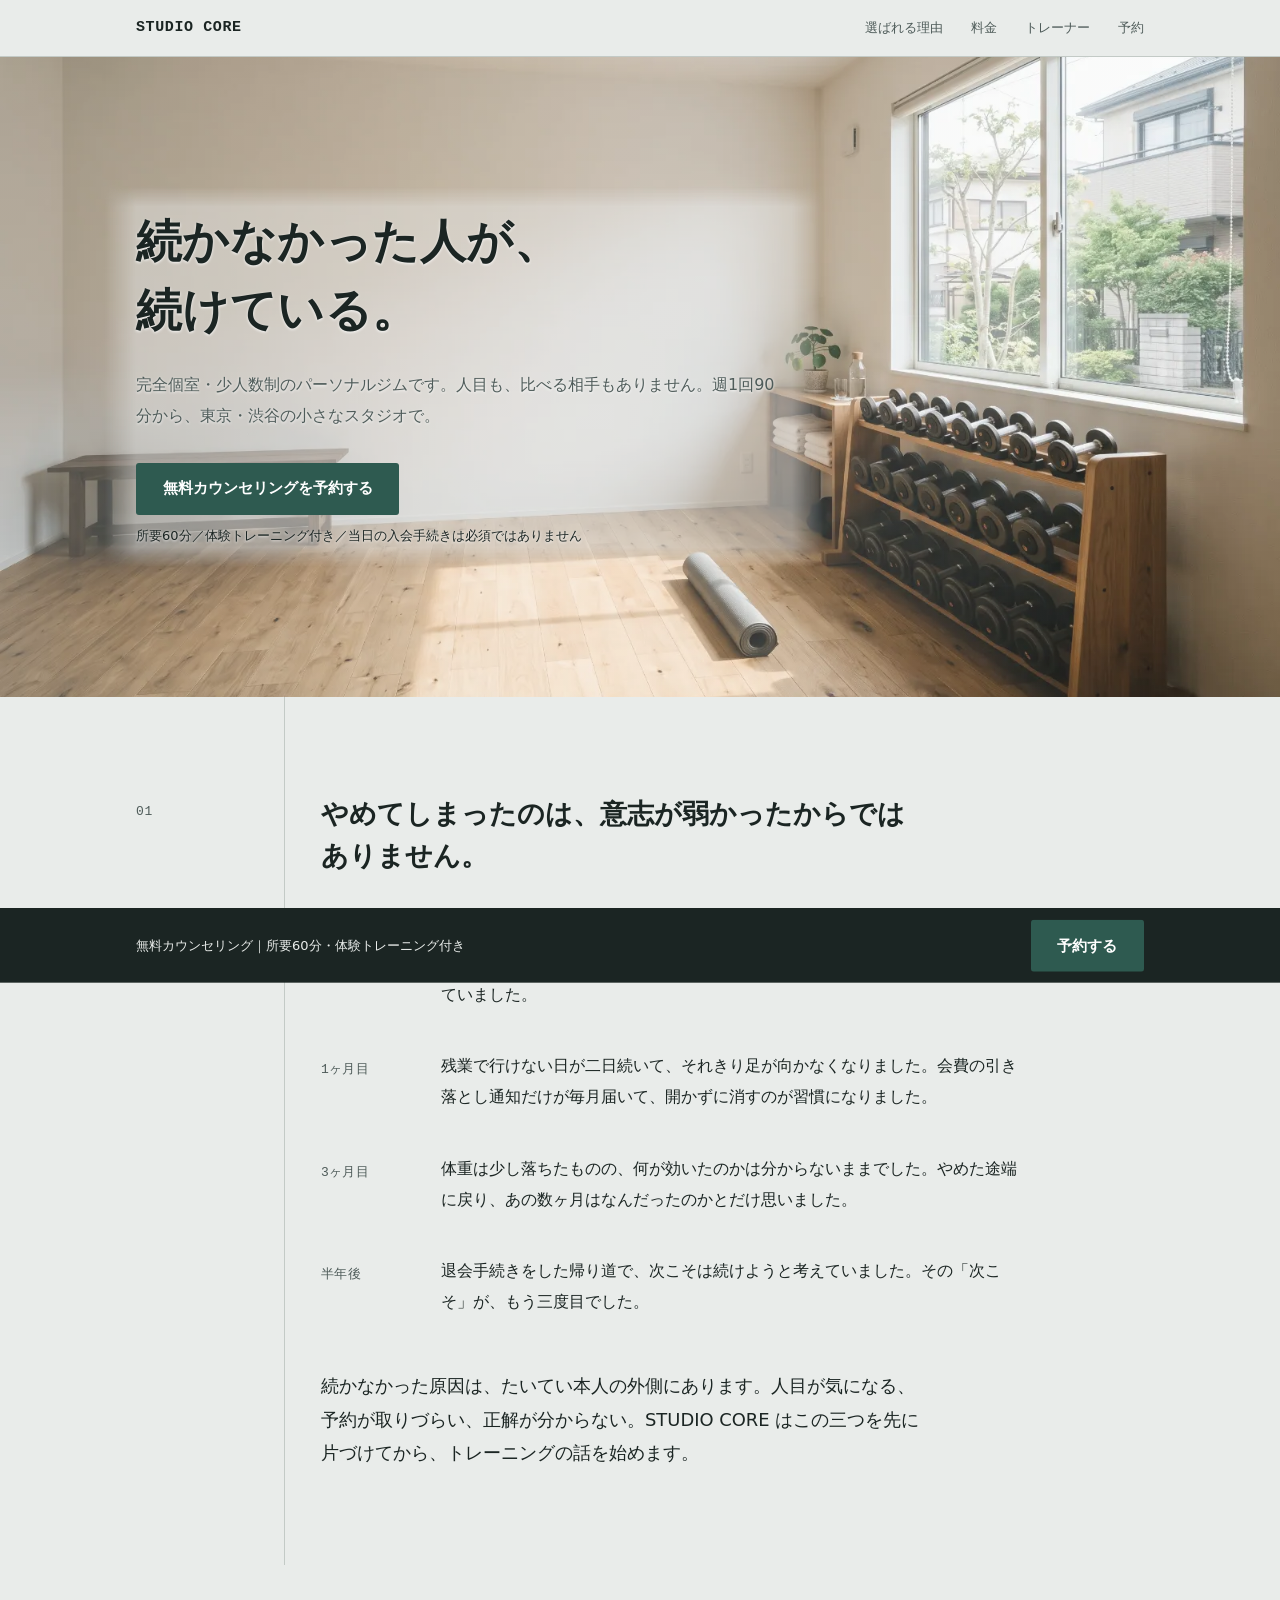
==== index.html @ 9a3567a8 "ヒーローの覆いを最小化：局所スクリムをテキスト実幅に限定し、全体を0.30へ PC で画面左半分が白飛びしていたため、覆いを作り直した。  - 局所スクリムをテキストブロックの実幅（41rem）+ 左" ====
<!doctype html>
<html lang="ja">
<head>
<meta charset="utf-8">
<meta name="viewport" content="width=device-width, initial-scale=1">
<title>STUDIO CORE｜続かなかった人のための完全個室パーソナルジム（東京・渋谷）</title>
<meta name="description" content="ジム通いが続かなかった30〜40代のための完全個室・少人数制パーソナルジム。人目のない個室と専属トレーナー担当制で、週1回から無理なく続けられます。無料カウンセリングの予約はオンラインで完結。">
<link rel="canonical" href="https://wada3333.github.io/studio-core-lp/">
<link rel="icon" href="assets/favicon.svg" type="image/svg+xml">
<meta name="theme-color" content="#e9eceA">

<meta property="og:type" content="website">
<meta property="og:site_name" content="STUDIO CORE">
<meta property="og:title" content="STUDIO CORE｜続かなかった人のための完全個室パーソナルジム">
<meta property="og:description" content="人目も、比べる相手もない完全個室。続かなかった理由の方から片づける、東京・渋谷のパーソナルジムです。">
<meta property="og:url" content="https://wada3333.github.io/studio-core-lp/">
<meta property="og:image" content="https://wada3333.github.io/studio-core-lp/assets/images/hero.webp">
<meta property="og:locale" content="ja_JP">
<meta name="twitter:card" content="summary_large_image">
<meta name="twitter:title" content="STUDIO CORE｜続かなかった人のための完全個室パーソナルジム">
<meta name="twitter:description" content="人目も、比べる相手もない完全個室。続かなかった理由の方から片づける、東京・渋谷のパーソナルジムです。">
<meta name="twitter:image" content="https://wada3333.github.io/studio-core-lp/assets/images/hero.webp">

<link rel="preload" as="image" href="assets/images/hero.webp"
      imagesrcset="assets/images/hero-800.webp 800w, assets/images/hero-1200.webp 1200w, assets/images/hero.webp 1600w"
      imagesizes="100vw" fetchpriority="high">

<!-- ===========================================================
     Critical CSS（css/critical.css のインライン展開。編集時は両方を更新すること）
     残りの CSS は下の preload で非同期に読み込む。
     =========================================================== -->
<style>
:root{
  --paper:#e9eceA;--panel:#f7f8f7;--ink:#1b2523;--muted:#4f5c5a;--line:#c3cac6;--accent:#2e5a50;
  --font-sans:system-ui,-apple-system,"Hiragino Kaku Gothic ProN","Hiragino Sans","Yu Gothic","Yu Gothic UI","Noto Sans JP",Meiryo,sans-serif;
  --font-num:ui-monospace,"SFMono-Regular","Cascadia Mono",Menlo,Consolas,"Courier New",monospace;
  --fs-h1:clamp(1.75rem,5.2vw,2.875rem);--fs-h2:clamp(1.3125rem,2.6vw,1.6875rem);--fs-h3:clamp(1.0625rem,1.4vw,1.1875rem);
  --fs-body:1rem;--fs-small:.8125rem;
  --rail:148px;--measure:40rem;--page-max:68rem;--gutter:clamp(1.25rem,4vw,2.5rem);--sec-space:clamp(3.5rem,8vw,6rem);
}
@media (max-width:47.99em){:root{--rail:2.75rem}}
*,*::before,*::after{box-sizing:border-box}
html{-webkit-text-size-adjust:100%}
body{margin:0;background:var(--paper);color:var(--ink);font-family:var(--font-sans);font-size:var(--fs-body);line-height:1.95;text-underline-offset:.2em}
h1,h2,h3,.faq summary,.receipt__amount{font-feature-settings:"palt" 1}
h1,h2,h3,p,ul,ol,figure,blockquote,dl,dd{margin:0}
img{display:block;max-width:100%;height:auto}
a{color:inherit}
button,input,select,textarea{font:inherit;color:inherit}
:focus-visible{outline:2px solid var(--accent);outline-offset:3px;border-radius:2px}
.skip-link{position:absolute;left:var(--gutter);top:0;z-index:100;padding:.6rem 1rem;background:var(--accent);color:#fff;text-decoration:none;transform:translateY(-150%)}
.skip-link:focus{transform:translateY(0)}
.visually-hidden{position:absolute!important;width:1px;height:1px;margin:-1px;padding:0;overflow:hidden;clip:rect(0 0 0 0);clip-path:inset(50%);white-space:nowrap;border:0}
.num{font-family:var(--font-num);font-variant-numeric:tabular-nums;letter-spacing:0}
.wrap{max-width:var(--page-max);margin-inline:auto;padding-inline:var(--gutter)}
.site-head{border-bottom:1px solid var(--line)}
.site-head__inner{display:flex;align-items:center;justify-content:space-between;gap:1rem;min-height:3.5rem}
.wordmark{font-family:var(--font-num);font-size:.9375rem;letter-spacing:.04em;font-weight:600;text-decoration:none}
.site-nav{display:flex;gap:clamp(.75rem,3vw,1.75rem);font-size:var(--fs-small)}
.site-nav a{color:var(--muted);text-decoration:none;padding-block:.5rem}
.site-nav a:hover{color:var(--ink);text-decoration:underline}
.btn{display:inline-block;border:1px solid transparent;border-radius:3px;padding:.9rem 1.6rem;font-size:.9375rem;font-weight:600;line-height:1.4;text-align:center;text-decoration:none;cursor:pointer;background:var(--accent);color:#fff}
.btn:hover{background:color-mix(in srgb,var(--accent) 84%,var(--ink))}
.btn:disabled{background:var(--muted);cursor:not-allowed;opacity:.72}
.btn--ghost{background:transparent;color:var(--ink);border-color:var(--line)}
.btn--ghost:hover{background:var(--panel);border-color:var(--muted)}
.btn--small{padding:.55rem 1rem;font-size:var(--fs-small)}
.btn-note{display:block;margin-top:.65rem;font-size:var(--fs-small);color:var(--muted);line-height:1.7}
.hero{position:relative;isolation:isolate;padding-block:clamp(3.5rem,10vw,6.5rem);display:flex;align-items:center;overflow:hidden;min-height:min(78vh,40rem);min-height:min(78svh,40rem)}@media (max-width:74.99em){.hero{min-height:min(88vh,155vw);min-height:min(88svh,155vw);align-items:flex-end;padding-block:clamp(3rem,8vw,4.5rem) clamp(2.5rem,7vw,4rem)}}
.hero__media{position:absolute;inset:0;z-index:-1;background:var(--panel)}
.hero__media img{width:100%;height:100%;object-fit:cover}
.hero__media img,.hero__video{transform:scaleX(-1);object-position:10% 50%}.hero__media::after{content:"";position:absolute;inset:0;background:rgba(233,236,234,.3)}@media (min-width:75em){.hero__media img,.hero__video{object-position:50% 50%}.hero__media::after{background:linear-gradient(100deg,rgba(233,236,234,.3) 0%,rgba(233,236,234,.28) 48%,rgba(233,236,234,.18) 72%,rgba(233,236,234,.04) 100%)}}.hero__inner{width:100%}.hero__copy{position:relative;z-index:1;width:min(100%,41rem)}.hero__copy::before{content:"";position:absolute;z-index:-1;inset:-1.25rem -2rem;pointer-events:none;background:rgba(233,236,234,.45);-webkit-mask-image:linear-gradient(to right,transparent 0,#000 2rem,#000 calc(100% - 2rem),transparent 100%),linear-gradient(to bottom,transparent 0,#000 1.25rem,#000 calc(100% - 1.25rem),transparent 100%);mask-image:linear-gradient(to right,transparent 0,#000 2rem,#000 calc(100% - 2rem),transparent 100%),linear-gradient(to bottom,transparent 0,#000 1.25rem,#000 calc(100% - 1.25rem),transparent 100%);-webkit-mask-composite:source-in;mask-composite:intersect}.hero__lead,.hero__actions .btn-note{color:var(--ink)}.hero__title,.hero__lead,.hero__actions .btn-note{text-shadow:0 1px 3px rgba(255,255,255,.9)}.hero__title{font-size:var(--fs-h1);line-height:1.5;font-weight:600;letter-spacing:.01em;max-width:18em}
.hero__lead{margin-top:1.5rem;max-width:var(--measure);color:var(--muted)}
.hero__actions{margin-top:2rem}
.sec{display:grid;grid-template-columns:var(--rail) minmax(0,1fr);align-items:start}
.sec__index{font-family:var(--font-num);font-size:var(--fs-small);color:var(--muted);padding-top:calc(var(--sec-space) + .35rem);padding-right:1rem;letter-spacing:.06em}
.sec__body{border-left:1px solid var(--line);padding:var(--sec-space) 0 var(--sec-space) clamp(1.25rem,3vw,2.25rem);min-width:0}
.sec__title{font-size:var(--fs-h2);line-height:1.55;font-weight:600;max-width:22em}
.sec__lead{margin-top:1.25rem;max-width:var(--measure);color:var(--muted)}
.timeline{margin-top:2.5rem;display:grid;gap:clamp(1.75rem,4vw,2.5rem);max-width:44rem}.timeline__item{display:grid;grid-template-columns:6.5rem minmax(0,1fr);gap:0 1rem}.timeline__when{font-family:var(--font-num);font-size:var(--fs-small);color:var(--muted);padding-top:.45rem;letter-spacing:.02em}.timeline__text{margin:0}.empathy__close{margin-top:clamp(2.5rem,5vw,3.25rem);max-width:38rem;font-size:var(--fs-h3);line-height:1.85}@media (max-width:40em){.timeline__item{grid-template-columns:1fr;gap:.25rem}.timeline__when{padding-top:0}}
#empathy,#reasons,#pricing,#trainers,#voices,#booking,#faq,.site-foot{content-visibility:auto}
#empathy{contain-intrinsic-size:auto 1050px}#reasons{contain-intrinsic-size:auto 1950px}#pricing{contain-intrinsic-size:auto 1650px}#trainers{contain-intrinsic-size:auto 1100px}#voices{contain-intrinsic-size:auto 900px}#booking{contain-intrinsic-size:auto 560px}#faq{contain-intrinsic-size:auto 630px}.site-foot{contain-intrinsic-size:auto 450px}
.sticky-cta{position:fixed;left:0;right:0;bottom:0;z-index:50;background:var(--ink);color:var(--paper);border-top:1px solid var(--ink);transform:translateY(110%);transition:transform .28s ease;will-change:transform}
.sticky-cta.is-visible{transform:translateY(0)}
.sticky-cta__inner{display:flex;align-items:center;justify-content:space-between;gap:1rem;padding-block:.7rem}
.sticky-cta__text{font-size:var(--fs-small);line-height:1.6;margin:0}
.sticky-cta .btn{flex:none}
.sticky-cta :focus-visible{outline-color:var(--paper)}
@media (prefers-reduced-motion:reduce){*,*::before,*::after{animation-duration:.001ms!important;animation-iteration-count:1!important;transition-duration:.001ms!important;scroll-behavior:auto!important}}
</style>

<link rel="preload" href="css/main.css" as="style" onload="this.onload=null;this.rel='stylesheet'">
<noscript><link rel="stylesheet" href="css/main.css"></noscript>

<script type="application/ld+json">
{
  "@context": "https://schema.org",
  "@type": "ExerciseGym",
  "name": "STUDIO CORE",
  "description": "続かなかった人のための完全個室・少人数制パーソナルジム。専属トレーナー担当制と食事サポートで、週1回から続けられる設計にしています。",
  "url": "https://wada3333.github.io/studio-core-lp/",
  "image": "https://wada3333.github.io/studio-core-lp/assets/images/hero.webp",
  "telephone": "+81-3-0000-0000",
  "priceRange": "￥￥",
  "address": {
    "@type": "PostalAddress",
    "streetAddress": "○○ 1-2-3 コアビル 4F",
    "addressLocality": "渋谷区",
    "addressRegion": "東京都",
    "postalCode": "150-0000",
    "addressCountry": "JP"
  },
  "openingHoursSpecification": [{
    "@type": "OpeningHoursSpecification",
    "dayOfWeek": ["Monday", "Tuesday", "Thursday", "Friday", "Saturday", "Sunday"],
    "opens": "10:00",
    "closes": "21:00"
  }],
  "makesOffer": [
    { "@type": "Offer", "name": "ライト（週1回・3ヶ月）", "price": "33000", "priceCurrency": "JPY" },
    { "@type": "Offer", "name": "スタンダード（週2回・3ヶ月）", "price": "59400", "priceCurrency": "JPY" },
    { "@type": "Offer", "name": "コミット（週2回・6ヶ月）", "price": "52800", "priceCurrency": "JPY" }
  ]
}
</script>
<script type="application/ld+json">
{
  "@context": "https://schema.org",
  "@type": "FAQPage",
  "mainEntity": [
    { "@type": "Question", "name": "運動経験がまったくありません。ついていけますか。",
      "acceptedAnswer": { "@type": "Answer", "text": "ご入会の8割が運動経験のない方です。初回は可動域と生活リズムの確認だけで終わることもあります。負荷は3回目以降から少しずつ足していきます。" } },
    { "@type": "Question", "name": "他の利用者と顔を合わせますか。",
      "acceptedAnswer": { "@type": "Answer", "text": "トレーニングルームは完全個室で、更衣も個室内で完結します。予約枠を90分刻みでずらしているため、入れ替わりの時間帯以外で他の方と会うことはほとんどありません。" } },
    { "@type": "Question", "name": "予約の変更やキャンセルはできますか。",
      "acceptedAnswer": { "@type": "Answer", "text": "前日21時までのご連絡で無料で振替できます。当日のキャンセルは1回分の消化となりますが、体調不良の場合はこの限りではありません。" } },
    { "@type": "Question", "name": "食事は制限されますか。",
      "acceptedAnswer": { "@type": "Answer", "text": "禁止食は設けません。食事サポートは記録に対して選択肢を足していく形式です。外食や飲み会の予定を先に共有していただければ、その前後で調整します。" } },
    { "@type": "Question", "name": "途中で通えなくなった場合はどうなりますか。",
      "acceptedAnswer": { "@type": "Answer", "text": "月単位で休会できます（休会中の月会費は不要、事務手数料1,100円）。残ったセッションは有効期限内であれば再開後に消化いただけます。" } },
    { "@type": "Question", "name": "無料カウンセリングでは何をしますか。",
      "acceptedAnswer": { "@type": "Answer", "text": "所要60分です。これまで続かなかった状況の聞き取り、体組成の測定、20分程度の体験トレーニングを行います。その場での入会手続きは必須ではありません。" } }
  ]
}
</script>
</head>
<body>
<a class="skip-link" href="#main">本文へスキップ</a>

<header class="site-head">
  <div class="wrap site-head__inner">
    <a class="wordmark" href="#main">STUDIO&nbsp;CORE</a>
    <nav class="site-nav" aria-label="ページ内メニュー">
      <a href="#reasons">選ばれる理由</a>
      <a href="#pricing">料金</a>
      <a href="#trainers">トレーナー</a>
      <a href="#booking">予約</a>
    </nav>
  </div>
</header>

<main id="main">

  <!-- ============================ ヒーロー ============================ -->
  <section class="hero" aria-labelledby="hero-title">
    <!-- 背景。装飾なので alt は空にし、内容は本文で伝える。
         動画は js/ui.js が「広い画面 かつ prefers-reduced-motion でない」場合にだけ、
         load 後に生成して再生する（モバイルでは読み込まない／LCPを妨げない）。 -->
    <div class="hero__media"
         data-video="assets/video/hero-loop.mp4"
         data-poster="assets/images/hero.webp">
      <img src="assets/images/hero.webp"
           srcset="assets/images/hero-800.webp 800w, assets/images/hero-1200.webp 1200w, assets/images/hero.webp 1600w"
           sizes="100vw"
           width="1600" height="893" alt="" fetchpriority="high" decoding="async">
    </div>
    <div class="wrap hero__inner">
      <!-- 局所スクリムをテキストの実幅に合わせるためのラッパー -->
      <div class="hero__copy">
        <h1 class="hero__title" id="hero-title">続かなかった人が、<br>続けている。</h1>
        <p class="hero__lead">完全個室・少人数制のパーソナルジムです。人目も、比べる相手もありません。週1回90分から、東京・渋谷の小さなスタジオで。</p>
        <p class="hero__actions">
          <a class="btn" href="#booking" data-cta="hero">無料カウンセリングを予約する</a>
          <span class="btn-note">所要60分／体験トレーニング付き／当日の入会手続きは必須ではありません</span>
        </p>
      </div>
    </div>
  </section>

  <!-- ======================= 01 共感パート ========================== -->
  <section class="sec wrap" id="empathy" aria-labelledby="empathy-title">
    <p class="sec__index" aria-hidden="true">01</p>
    <div class="sec__body">
      <h2 class="sec__title" id="empathy-title">やめてしまったのは、意志が弱かったからではありません。</h2>
      <div class="timeline">
        <div class="timeline__item">
          <p class="timeline__when">入会1週目</p>
          <p class="timeline__text">はりきってマシンの使い方を覚えようとしたけれど、周りは慣れた人ばかりでした。順番を待つあいだ、自分だけが場違いなような気がして、鏡のない隅を探していました。</p>
        </div>
        <div class="timeline__item">
          <p class="timeline__when">1ヶ月目</p>
          <p class="timeline__text">残業で行けない日が二日続いて、それきり足が向かなくなりました。会費の引き落とし通知だけが毎月届いて、開かずに消すのが習慣になりました。</p>
        </div>
        <div class="timeline__item">
          <p class="timeline__when">3ヶ月目</p>
          <p class="timeline__text">体重は少し落ちたものの、何が効いたのかは分からないままでした。やめた途端に戻り、あの数ヶ月はなんだったのかとだけ思いました。</p>
        </div>
        <div class="timeline__item">
          <p class="timeline__when">半年後</p>
          <p class="timeline__text">退会手続きをした帰り道で、次こそは続けようと考えていました。その「次こそ」が、もう三度目でした。</p>
        </div>
      </div>
      <p class="empathy__close">続かなかった原因は、たいてい本人の外側にあります。人目が気になる、予約が取りづらい、正解が分からない。STUDIO CORE はこの三つを先に片づけてから、トレーニングの話を始めます。</p>
    </div>
  </section>

  <!-- ======================= 02 選ばれる理由 ======================== -->
  <section class="sec wrap" id="reasons" aria-labelledby="reasons-title">
    <p class="sec__index" aria-hidden="true">02</p>
    <div class="sec__body">
      <h2 class="sec__title" id="reasons-title">続けるための条件を、先に整えました。</h2>
      <p class="sec__lead">設備の豪華さではなく、通えなくなる理由をひとつずつ潰す方向で設計しています。</p>

      <div class="reasons">
        <article class="reason reason--wide">
          <p class="reason__no" aria-hidden="true">01</p>
          <h3 class="reason__title">完全個室。着替えから測定まで、部屋を出ません。</h3>
          <p class="reason__text">トレーニングルームは一室ずつ独立していて、同じ時間に他の方が入ることはありません。更衣もシャワーも室内で完結します。体組成の測定値をその場で口に出されるのが苦手な方には、紙とアプリだけで共有する運用にも変更できます。</p>
          <figure class="reason__media media">
            <img src="assets/images/reason-1.webp" width="1200" height="896" alt="木のドアが閉じられた個室のトレーニングルーム。窓からの自然光の下に、パワーラックとベンチ、床のヨガマットが一組だけ置かれている" loading="lazy" decoding="async">
          </figure>
        </article>

        <article class="reason reason--inset">
          <p class="reason__no" aria-hidden="true">02</p>
          <h3 class="reason__title">担当は最後まで同じトレーナーです。</h3>
          <p class="reason__text">前回の説明をもう一度することも、体調の事情を毎回伝え直すこともありません。担当は入会時に決まり、変更を希望されない限り契約期間を通して替わりません。</p>
          <figure class="reason__media media">
            <img src="assets/images/reason-2.webp" width="1200" height="896" alt="個室で向かい合って椅子に座り、タブレットを膝に置いたトレーナーが利用者の話を聞いている様子" loading="lazy" decoding="async">
          </figure>
        </article>

        <article class="reason reason--text">
          <div>
            <p class="reason__no" aria-hidden="true">03</p>
            <h3 class="reason__title">食事は、禁止ではなく順番を変えるところから。</h3>
            <p class="reason__text">食べてはいけないものは設けません。写真を送っていただければ、翌朝までに「次に足すもの」を一つだけ返します。飲み会や出張の予定を先に共有していただければ、その週の配分をこちらで組み替えます。制限を守れなかった記憶を増やさないことを優先しています。</p>
          </div>
          <figure class="reason__media media">
            <img src="assets/images/reason-3.webp" width="1200" height="896" alt="木のテーブルに並んだ和定食（焼き魚・味噌汁・白米・小鉢）のそばで、食事記録アプリを開いたスマートフォンを持つ手元" loading="lazy" decoding="async">
          </figure>
        </article>
      </div>
    </div>
  </section>

  <!-- ==================== 03 料金＋シミュレーター ==================== -->
  <section class="sec wrap" id="pricing" aria-labelledby="pricing-title">
    <p class="sec__index" aria-hidden="true">03</p>
    <div class="sec__body">
      <h2 class="sec__title" id="pricing-title">料金は3プラン。組み合わせはその場で計算できます。</h2>
      <p class="sec__lead">表示はすべて税込です。入会金 22,000円は、無料カウンセリング当日にご入会の場合は無料になります。</p>

      <div class="plan-table-wrap">
        <table class="plan-table" role="table">
          <caption>基本プラン（税込・月額）</caption>
          <thead role="rowgroup">
            <tr role="row">
              <th role="columnheader" scope="col">プラン</th>
              <th role="columnheader" scope="col">週回数</th>
              <th role="columnheader" scope="col">期間</th>
              <th role="columnheader" scope="col">月額</th>
              <th role="columnheader" scope="col" class="summary">向いている方</th>
            </tr>
          </thead>
          <tbody role="rowgroup">
            <tr role="row">
              <th role="rowheader" scope="row">ライト</th>
              <td role="cell" class="price" data-label="週回数">週1回</td>
              <td role="cell" class="price" data-label="期間">3ヶ月</td>
              <td role="cell" class="price" data-label="月額">33,000円</td>
              <td role="cell" class="summary" data-label="向いている方">まず3ヶ月、通えることを確かめたい方</td>
            </tr>
            <tr role="row">
              <th role="rowheader" scope="row">スタンダード</th>
              <td role="cell" class="price" data-label="週回数">週2回</td>
              <td role="cell" class="price" data-label="期間">3ヶ月</td>
              <td role="cell" class="price" data-label="月額">59,400円</td>
              <td role="cell" class="summary" data-label="向いている方">体の変化を実感まで持っていきたい方</td>
            </tr>
            <tr role="row">
              <th role="rowheader" scope="row">コミット</th>
              <td role="cell" class="price" data-label="週回数">週2回</td>
              <td role="cell" class="price" data-label="期間">6ヶ月</td>
              <td role="cell" class="price" data-label="月額">52,800円</td>
              <td role="cell" class="summary" data-label="向いている方">半年かけて習慣にしたい方（月額が最も下がります）</td>
            </tr>
          </tbody>
        </table>
      </div>
      <p class="plan-note">オプション：食事サポート +11,000円/月、パーソナルストレッチ +5,500円/月</p>

      <!-- 料金シミュレーター -->
      <div class="sim">
        <form id="sim-form" novalidate>
          <h3 class="sim__title" id="sim-title">料金シミュレーター</h3>
          <p class="sim__hint">週回数・期間・オプションを選ぶと、右の伝票がその場で書き換わります。</p>

          <fieldset>
            <legend>週の回数</legend>
            <div class="choices" id="sim-frequency"></div>
          </fieldset>

          <fieldset>
            <legend>契約期間</legend>
            <div class="choices" id="sim-months"></div>
          </fieldset>

          <fieldset>
            <legend>オプション</legend>
            <div class="checks" id="sim-options"></div>
          </fieldset>

          <fieldset>
            <legend>入会金</legend>
            <div class="checks">
              <label class="check" for="sim-waiver">
                <input type="checkbox" id="sim-waiver" name="waiver" checked>
                <span>無料カウンセリング当日に入会する
                  <small>入会金 22,000円が無料になります。外すと総額に加算されます。</small>
                </span>
              </label>
            </div>
          </fieldset>
        </form>

        <div class="receipt" id="sim-receipt" aria-labelledby="sim-title">
          <p class="receipt__head">選択中のプラン<b class="receipt__plan" id="sim-plan-name">—</b></p>
          <dl class="receipt__rows" id="sim-rows"></dl>
          <div class="receipt__total" aria-live="polite">
            <p class="receipt__total-label">月額（税込）</p>
            <strong class="receipt__amount"><span id="sim-monthly">—</span><span>円</span></strong>
            <p class="receipt__sub" id="sim-sub"></p>
          </div>
          <p class="receipt__actions">
            <a class="btn" href="#booking" data-cta="pricing">この内容で無料カウンセリングへ</a>
          </p>
        </div>
      </div>
    </div>
  </section>

  <!-- ======================= 04 トレーナー ========================== -->
  <section class="sec wrap" id="trainers" aria-labelledby="trainers-title">
    <p class="sec__index" aria-hidden="true">04</p>
    <div class="sec__body">
      <h2 class="sec__title" id="trainers-title">担当する3人です。</h2>
      <p class="sec__lead">カウンセリングでのお話をもとに、通う曜日と相性で担当を決めます。指名も承ります。</p>

      <div class="people">
        <article class="person">
          <figure class="person__photo media">
            <img src="assets/images/trainer-1.webp" width="600" height="600" alt="トレーナー 佐倉湊のポートレート" loading="lazy" decoding="async">
          </figure>
          <div>
            <h3 class="person__name">佐倉 湊<span class="person__role">運動再開・腰まわりのケア</span></h3>
            <p class="person__word">「三日で終わった」と話す方を8年見てきました。最初の1ヶ月は追い込みません。やめる理由を作らないことが、この期間の仕事だと思っています。</p>
            <p class="person__meta">担当実績 620名／NSCA-CPT</p>
          </div>
        </article>

        <article class="person">
          <figure class="person__photo media">
            <img src="assets/images/trainer-2.webp" width="600" height="600" alt="トレーナー 東千尋のポートレート" loading="lazy" decoding="async">
          </figure>
          <div>
            <h3 class="person__name">東 千尋<span class="person__role">食事設計・生活リズム</span></h3>
            <p class="person__word">外食が多い方ほど、削るより足すほうがうまくいきます。コンビニで買えるものだけで組み直すこともよくあります。</p>
            <p class="person__meta">担当実績 480名／管理栄養士</p>
          </div>
        </article>

        <article class="person">
          <figure class="person__photo media">
            <img src="assets/images/trainer-3.webp" width="600" height="600" alt="トレーナー 宮園岳のポートレート" loading="lazy" decoding="async">
          </figure>
          <div>
            <h3 class="person__name">宮園 岳<span class="person__role">姿勢改善・デスクワークの疲労</span></h3>
            <p class="person__word">重さを扱う前に、座り方と呼吸を整えます。肩と腰が軽くなると、次の予約が入れやすくなります。</p>
            <p class="person__meta">担当実績 350名／理学療法士</p>
          </div>
        </article>
      </div>
    </div>
  </section>

  <!-- ======================= 05 お客様の声 ========================== -->
  <section class="sec wrap" id="voices" aria-labelledby="voices-title">
    <p class="sec__index" aria-hidden="true">05</p>
    <div class="sec__body">
      <h2 class="sec__title" id="voices-title">通われている方の話です。</h2>

      <div class="voices">
        <figure class="voice">
          <blockquote><p>過去に2回やめています。ここでは初回に「行けない週があっても消さない」と言われたのが大きかったです。出張の週は振替にしてもらい、7ヶ月で一度も途切れていません。階段で息が上がらなくなった頃から、休日に子どもと出かける回数が増えました。</p></blockquote>
          <figcaption><b>38歳・会社員（システム開発）</b>／通所7ヶ月／週2回</figcaption>
        </figure>

        <figure class="voice">
          <blockquote><p>体重より先に、朝起きる時間が安定しました。夜のトレーニング後に食べすぎるのが悩みでしたが、食事の写真を送ると翌朝に一行だけ返信が来る形式で、責められている感じがしません。数字は5ヶ月で6kg落ちましたが、それより着替えが億劫でなくなったことが自分では大きいです。</p></blockquote>
          <figcaption><b>42歳・会社員（法人営業）</b>／通所5ヶ月／週2回</figcaption>
        </figure>

        <figure class="voice">
          <blockquote><p>大手のジムで人目が気になって続かなかった側です。個室で、担当も同じ方のまま。前回の話を繰り返さなくていいので、通うことに気力を使わなくなりました。10ヶ月経って、今は週1回に落として続けています。</p></blockquote>
          <figcaption><b>34歳・会社員（人事）</b>／通所10ヶ月／週2回→週1回</figcaption>
        </figure>
      </div>
      <p class="plan-note">※ 掲載は本人の許諾を得たものです。効果には個人差があります。</p>
    </div>
  </section>

  <!-- ==================== 06 無料カウンセリング予約 ================= -->
  <section class="sec wrap" id="booking" aria-labelledby="booking-title">
    <p class="sec__index" aria-hidden="true">06</p>
    <div class="sec__body">
      <h2 class="sec__title" id="booking-title">無料カウンセリングを予約する。</h2>
      <p class="sec__lead">所要60分。体験トレーニング（20分程度）を含みます。当日の入会手続きは必須ではありません。持ち物は不要です。</p>

      <div class="booking">
        <ol class="steps" id="booking-steps">
          <li data-step="1" aria-current="step">STEP 1　日付</li>
          <li data-step="2">STEP 2　時間</li>
          <li data-step="3">STEP 3　お客様情報</li>
        </ol>

        <form id="booking-form" novalidate>
          <!-- STEP 1 -->
          <div class="step" id="step-1">
            <h3 class="step__title" id="step-1-title" tabindex="-1">ご希望の日付を選ぶ</h3>
            <p class="step__hint">水曜定休です。翌日から60日先までご予約いただけます。</p>
            <div class="field">
              <label for="booking-date">希望日<span class="req">必須</span></label>
              <input type="date" id="booking-date" name="date" required autocomplete="off"
                     aria-describedby="booking-date-error">
              <span class="field__error" id="booking-date-error"></span>
            </div>
            <div class="status" id="slots-status" role="status" aria-live="polite"></div>
          </div>

          <!-- STEP 2 -->
          <div class="step" id="step-2" hidden>
            <h3 class="step__title" id="step-2-title" tabindex="-1">空いている時間を選ぶ</h3>
            <p class="step__hint">1枠90分。開始時刻を選んでください。</p>
            <fieldset class="field">
              <legend class="field__label">希望時間<span class="req">必須</span></legend>
              <div class="slots" id="slots" role="group" aria-describedby="booking-time-error"></div>
              <span class="field__error" id="booking-time-error"></span>
            </fieldset>
            <div class="form-actions">
              <button type="button" class="btn" id="to-step-3">この時間で進む</button>
              <button type="button" class="btn btn--ghost btn--small" id="back-to-step-1">日付を選び直す</button>
            </div>
          </div>

          <!-- STEP 3 -->
          <div class="step" id="step-3" hidden>
            <h3 class="step__title" id="step-3-title" tabindex="-1">お客様情報を入力する</h3>
            <p class="summary-box" id="booking-summary"></p>

            <div class="field">
              <label for="booking-name">お名前<span class="req">必須</span></label>
              <input type="text" id="booking-name" name="name" required autocomplete="name"
                     aria-describedby="booking-name-error">
              <span class="field__error" id="booking-name-error"></span>
            </div>

            <div class="field">
              <label for="booking-email">メールアドレス<span class="req">必須</span></label>
              <input type="email" id="booking-email" name="email" required autocomplete="email"
                     inputmode="email" aria-describedby="booking-email-error booking-email-hint">
              <span class="field__error" id="booking-email-error"></span>
              <span class="btn-note" id="booking-email-hint">予約確認をお送りします。宣伝メールは送りません。</span>
            </div>

            <div class="field">
              <label for="booking-tel">電話番号<span class="req">必須</span></label>
              <input type="tel" id="booking-tel" name="tel" required autocomplete="tel"
                     inputmode="tel" placeholder="09012345678" aria-describedby="booking-tel-error">
              <span class="field__error" id="booking-tel-error"></span>
            </div>

            <div class="field">
              <label for="booking-message">相談したいこと<span class="opt">任意</span></label>
              <textarea id="booking-message" name="message" rows="4"
                        aria-describedby="booking-message-error booking-message-hint"></textarea>
              <span class="field__error" id="booking-message-error"></span>
              <span class="btn-note" id="booking-message-hint">過去に続かなかったときの状況を書いていただけると、当日の話が早く進みます。</span>
            </div>

            <div class="status" id="submit-status" role="status" aria-live="polite"></div>

            <div class="form-actions">
              <button type="submit" class="btn" id="booking-submit">この内容で予約する</button>
              <button type="button" class="btn btn--ghost btn--small" id="back-to-step-2">時間を選び直す</button>
            </div>
          </div>
        </form>

        <!-- 完了表示 -->
        <div class="done" id="booking-done" hidden>
          <h3 class="done__title" id="booking-done-title" tabindex="-1">ご予約を受け付けました。</h3>
          <div class="done__body">
            <p id="booking-done-detail"></p>
            <p class="btn-note">確認メールをお送りしています。届かない場合は迷惑メールフォルダをご確認のうえ、お電話ください。日時の変更は前日21時まで承ります。</p>
          </div>
          <p class="done__id" id="booking-done-id"></p>
        </div>
      </div>
    </div>
  </section>

  <!-- ========================= 07 FAQ ============================== -->
  <section class="sec wrap" id="faq" aria-labelledby="faq-title">
    <p class="sec__index" aria-hidden="true">07</p>
    <div class="sec__body">
      <h2 class="sec__title" id="faq-title">よくあるご質問</h2>
      <div class="faq" id="faq-list">
        <details>
          <summary>運動経験がまったくありません。ついていけますか。</summary>
          <div class="faq__body"><p>ご入会の8割が運動経験のない方です。初回は可動域と生活リズムの確認だけで終わることもあります。負荷は3回目以降から少しずつ足していきます。</p></div>
        </details>
        <details>
          <summary>他の利用者と顔を合わせますか。</summary>
          <div class="faq__body"><p>トレーニングルームは完全個室で、更衣も個室内で完結します。予約枠を90分刻みでずらしているため、入れ替わりの時間帯以外で他の方と会うことはほとんどありません。</p></div>
        </details>
        <details>
          <summary>予約の変更やキャンセルはできますか。</summary>
          <div class="faq__body"><p>前日21時までのご連絡で無料で振替できます。当日のキャンセルは1回分の消化となりますが、体調不良の場合はこの限りではありません。</p></div>
        </details>
        <details>
          <summary>食事は制限されますか。</summary>
          <div class="faq__body"><p>禁止食は設けません。食事サポートは、記録に対して選択肢を足していく形式です。外食や飲み会の予定を先に共有していただければ、その前後で調整します。</p></div>
        </details>
        <details>
          <summary>途中で通えなくなった場合はどうなりますか。</summary>
          <div class="faq__body"><p>月単位で休会できます（休会中の月会費は不要、事務手数料1,100円）。残ったセッションは有効期限内であれば再開後に消化いただけます。</p></div>
        </details>
        <details>
          <summary>無料カウンセリングでは何をしますか。</summary>
          <div class="faq__body"><p>所要60分です。これまで続かなかった状況の聞き取り、体組成の測定、20分程度の体験トレーニングを行います。その場での入会手続きは必須ではありません。<a href="#booking" data-cta="faq">予約フォームへ移動する</a></p></div>
        </details>
      </div>
    </div>
  </section>
</main>

<footer class="site-foot">
  <div class="wrap">
    <dl class="site-foot__grid">
      <div>
        <dt>STUDIO CORE</dt>
        <dd><address>東京都渋谷区○○ 1-2-3 コアビル 4F</address></dd>
        <dd>JR渋谷駅 新南口から徒歩6分</dd>
      </div>
      <div>
        <dt>営業時間</dt>
        <dd class="num">10:00 – 21:00（最終開始 19:00）</dd>
        <dd>定休日：水曜</dd>
      </div>
      <div>
        <dt>お問い合わせ</dt>
        <dd><a class="num" href="tel:0300000000">03-0000-0000</a></dd>
        <dd>受付は営業時間内のみ</dd>
      </div>
      <div>
        <dt>ご案内</dt>
        <dd>表示価格はすべて税込です</dd>
        <dd>本サイトは架空の店舗を題材にした制作実績です</dd>
      </div>
    </dl>
    <p class="site-foot__copy">© 2026 STUDIO CORE</p>
  </div>
</footer>

<!-- 追従CTA：ヒーローを抜けたら表示し、予約フォーム到達で隠す（IntersectionObserver 制御） -->
<div class="sticky-cta" id="sticky-cta" inert>
  <div class="wrap sticky-cta__inner">
    <p class="sticky-cta__text">無料カウンセリング｜所要60分・体験トレーニング付き</p>
    <a class="btn" href="#booking" data-cta="sticky">予約する</a>
  </div>
</div>

<!-- Microsoft Clarity: 下のコメントを外し CLARITY_ID を config.js に設定すると有効化されます
<script type="text/javascript">
  (function(c,l,a,r,i,t,y){
    c[a]=c[a]||function(){(c[a].q=c[a].q||[]).push(arguments)};
    t=l.createElement(r);t.async=1;t.src="https://www.clarity.ms/tag/"+i;
    y=l.getElementsByTagName(r)[0];y.parentNode.insertBefore(t,y);
  })(window, document, "clarity", "script", window.SC_CONFIG.CLARITY_ID);
</script>
-->

<script src="config.js" defer></script>
<script src="js/analytics.js" defer></script>
<script src="js/simulator.js" defer></script>
<script src="js/ui.js" defer></script>
<script src="js/booking.js" defer></script>
</body>
</html>
---- css/main.css ----
/* ===========================================================================
   STUDIO CORE / main.css
   critical.css の後に非同期で読み込まれる分（ファーストビュー外のスタイル）
   =========================================================================== */

/* --- 共通パーツ ------------------------------------------------------ */

.lede {
  max-width: var(--measure);
  margin-top: 1.5rem;
}

.rule {
  border: 0;
  border-top: 1px solid var(--line);
  margin: 0;
}

.media {
  background: var(--panel);
  border-radius: 3px;
  overflow: hidden;
}

.media img {
  width: 100%;
  height: auto;
  object-fit: cover;
}

/* 画像の縦横比は width / height 属性（実ファイルの比率）で決まるので、
   CSS 側で aspect-ratio を上書きしない。トリミングもCLSも発生しない。 */

figcaption {
  margin-top: 0.6rem;
  font-size: var(--fs-small);
  color: var(--muted);
  line-height: 1.7;
}

/* --- 02 選ばれる理由：カードを使わず幅と字下げだけで階層を作る ------- */

.reasons {
  margin-top: 2.75rem;
  display: grid;
  gap: clamp(3rem, 7vw, 4.5rem);
}

.reason__no {
  font-family: var(--font-num);
  font-size: var(--fs-small);
  color: var(--muted);
}

.reason__title {
  margin-top: 0.35rem;
  font-size: var(--fs-h3);
  font-weight: 600;
}

.reason__text {
  margin-top: 0.85rem;
  max-width: 34rem;
}

.reason__media {
  margin-top: 1.5rem;
}

/* 1つ目：最も広く */
.reason--wide .reason__media {
  max-width: 36rem;
}

/* 2つ目：字下げして中幅 */
.reason--inset {
  margin-left: clamp(0rem, 6vw, 5rem);
  max-width: 30rem;
}


/* 3つ目：テキスト主・画像は小さく横に置く */
.reason--text {
  display: grid;
  grid-template-columns: minmax(0, 1fr) 13rem;
  gap: clamp(1.25rem, 4vw, 2.5rem);
  align-items: start;
}

.reason--text .reason__media {
  margin-top: 0;
}


@media (max-width: 44em) {
  .reason--text {
    grid-template-columns: 1fr;
  }

  .reason--text .reason__media {
    max-width: 16rem;
    margin-top: 1.25rem;
  }
}

/* --- 03 料金 --------------------------------------------------------- */

.plan-table-wrap {
  margin-top: 2rem;
  overflow-x: auto;
}

.plan-table {
  width: 100%;
  min-width: 34rem;
  border-collapse: collapse;
  text-align: left;
  background: var(--panel);
}

.plan-table caption {
  text-align: left;
  font-size: var(--fs-small);
  color: var(--muted);
  padding-bottom: 0.6rem;
}

.plan-table th,
.plan-table td {
  border-bottom: 1px solid var(--line);
  padding: 0.85rem 1rem;
  vertical-align: top;
  line-height: 1.7;
}

.plan-table thead th {
  font-size: var(--fs-small);
  font-weight: 600;
  color: var(--muted);
  white-space: nowrap;
}

.plan-table tbody th {
  font-weight: 600;
  white-space: nowrap;
}

.plan-table .price {
  font-family: var(--font-num);
  font-variant-numeric: tabular-nums;
  white-space: nowrap;
}

.plan-table .summary {
  color: var(--muted);
  font-size: var(--fs-small);
  min-width: 14rem;
}

.plan-table tbody tr:last-child th,
.plan-table tbody tr:last-child td {
  border-bottom: 0;
}

.plan-note {
  margin-top: 1rem;
  font-size: var(--fs-small);
  color: var(--muted);
}

/* --- 料金シミュレーター（伝票組み） ---------------------------------- */

.sim {
  margin-top: clamp(2.5rem, 6vw, 3.5rem);
  display: grid;
  grid-template-columns: minmax(0, 1fr) minmax(0, 20rem);
  gap: clamp(1.5rem, 4vw, 2.5rem);
  align-items: start;
}

@media (max-width: 52em) {
  .sim {
    grid-template-columns: 1fr;
  }
}

.sim__title {
  font-size: var(--fs-h3);
  font-weight: 600;
}

.sim__hint {
  margin-top: 0.5rem;
  font-size: var(--fs-small);
  color: var(--muted);
}

.sim fieldset {
  border: 0;
  border-top: 1px solid var(--line);
  margin: 1.5rem 0 0;
  padding: 1.1rem 0 0;
}

.sim legend {
  padding: 0;
  font-size: var(--fs-small);
  font-weight: 600;
  color: var(--muted);
}

.choices {
  display: flex;
  flex-wrap: wrap;
  gap: 0.5rem;
  margin-top: 0.85rem;
}

.choice {
  position: relative;
}

.choice input {
  position: absolute;
  inset: 0;
  opacity: 0;
  width: 100%;
  height: 100%;
  margin: 0;
  cursor: pointer;
}

.choice span {
  display: block;
  border: 1px solid var(--line);
  border-radius: 3px;
  padding: 0.5rem 0.95rem;
  background: var(--panel);
  font-size: 0.9375rem;
  line-height: 1.5;
  white-space: nowrap;
}

.choice input:checked + span {
  border-color: var(--accent);
  background: var(--accent);
  color: #fff;
  font-weight: 600;
}

.choice input:focus-visible + span {
  outline: 2px solid var(--accent);
  outline-offset: 3px;
}

.choice input:hover:not(:checked) + span {
  border-color: var(--muted);
}

.checks {
  display: grid;
  gap: 0.6rem;
  margin-top: 0.85rem;
}

.check {
  display: grid;
  grid-template-columns: auto minmax(0, 1fr);
  gap: 0.65rem;
  align-items: start;
  cursor: pointer;
  line-height: 1.7;
}

.check input {
  width: 1.05rem;
  height: 1.05rem;
  margin: 0.4rem 0 0;
  accent-color: var(--accent);
}

.check small {
  display: block;
  color: var(--muted);
  font-size: var(--fs-small);
}

/* 伝票（結果表示） */
.receipt {
  background: var(--panel);
  border: 1px solid var(--line);
  border-radius: 3px;
  padding: 1.25rem 1.35rem 1.4rem;
  position: sticky;
  top: 1rem;
}

.receipt__head {
  font-size: var(--fs-small);
  color: var(--muted);
  border-bottom: 1px solid var(--line);
  padding-bottom: 0.75rem;
}

.receipt__plan {
  display: block;
  margin-top: 0.2rem;
  color: var(--ink);
  font-size: 1rem;
  font-weight: 600;
}

.receipt__rows {
  margin: 0.9rem 0 0;
  font-size: var(--fs-small);
}

.receipt__row {
  display: flex;
  align-items: baseline;
  gap: 0.5rem;
  padding: 0.3rem 0;
}

.receipt__row dt {
  color: var(--muted);
  white-space: nowrap;
}

/* 伝票らしいリーダー罫（点線） */
.receipt__row::after {
  content: "";
  order: 1;
  flex: 1 1 auto;
  border-bottom: 1px dotted var(--line);
  transform: translateY(-0.25em);
}

.receipt__row dd {
  order: 2;
  margin: 0;
  font-family: var(--font-num);
  font-variant-numeric: tabular-nums;
  white-space: nowrap;
}

.receipt__total {
  margin-top: 1rem;
  border-top: 1px solid var(--line);
  padding-top: 0.9rem;
}

.receipt__total-label {
  font-size: var(--fs-small);
  color: var(--muted);
}

.receipt__amount {
  display: block;
  margin-top: 0.15rem;
  font-family: var(--font-num);
  font-variant-numeric: tabular-nums;
  font-size: clamp(1.6rem, 4.5vw, 2rem);
  font-weight: 600;
  line-height: 1.3;
}

.receipt__amount span {
  font-size: 0.9rem;
  font-weight: 400;
  margin-left: 0.15rem;
}

.receipt__sub {
  margin-top: 0.65rem;
  font-size: var(--fs-small);
  color: var(--muted);
  line-height: 1.75;
}

.receipt__actions {
  margin-top: 1.15rem;
}

.receipt__actions .btn {
  width: 100%;
}

/* --- 04 トレーナー：カードではなく横罫の行 --------------------------- */

.people {
  margin-top: 2.25rem;
  border-top: 1px solid var(--line);
}

.person {
  display: grid;
  grid-template-columns: 8.5rem minmax(0, 1fr);
  gap: clamp(1rem, 3vw, 2rem);
  padding: clamp(1.5rem, 3.5vw, 2rem) 0;
  border-bottom: 1px solid var(--line);
  align-items: start;
}

.person__photo img {
  width: 100%;
  height: auto;
  aspect-ratio: 1 / 1;
  object-fit: cover;
  border-radius: 3px;
  background: var(--panel);
}

.person__name {
  font-size: var(--fs-h3);
  font-weight: 600;
}

.person__role {
  display: block;
  margin-top: 0.2rem;
  font-size: var(--fs-small);
  color: var(--muted);
}

.person__word {
  margin-top: 0.85rem;
  max-width: 34rem;
}

.person__meta {
  margin-top: 0.75rem;
  font-size: var(--fs-small);
  color: var(--muted);
  font-family: var(--font-num);
}

@media (max-width: 34em) {
  .person {
    grid-template-columns: 5.5rem minmax(0, 1fr);
  }
}

/* --- 05 お客様の声 --------------------------------------------------- */

.voices {
  margin-top: 2.25rem;
  display: grid;
  gap: clamp(2rem, 5vw, 3rem);
  max-width: 44rem;
}

.voice {
  margin: 0;
  padding-left: 1.1rem;
  border-left: 2px solid var(--accent);
}

.voice p {
  margin: 0;
}

.voice figcaption {
  margin-top: 0.9rem;
  font-size: var(--fs-small);
  color: var(--muted);
}

.voice figcaption b {
  color: var(--ink);
  font-weight: 600;
}

/* --- 06 予約フォーム ------------------------------------------------- */

.booking {
  margin-top: 2.25rem;
  max-width: 40rem;
}

.steps {
  display: flex;
  flex-wrap: wrap;
  gap: 0.4rem 1.25rem;
  margin: 0 0 1.75rem;
  padding: 0;
  list-style: none;
  font-size: var(--fs-small);
  color: var(--muted);
  font-family: var(--font-num);
}

.steps li[aria-current="step"] {
  color: var(--accent);
  font-weight: 600;
}

.step {
  border-top: 1px solid var(--line);
  padding-top: 1.35rem;
  margin-top: 1.35rem;
}

.step:first-of-type {
  border-top: 0;
  padding-top: 0;
  margin-top: 0;
}

.step[hidden] {
  display: none;
}

.step__title {
  font-size: var(--fs-h3);
  font-weight: 600;
}

.step__title:focus-visible {
  outline: 2px solid var(--accent);
  outline-offset: 4px;
}

.step__hint {
  margin-top: 0.4rem;
  font-size: var(--fs-small);
  color: var(--muted);
}

.field {
  margin-top: 1.25rem;
}

.field > label,
.field__label {
  display: block;
  font-size: var(--fs-small);
  font-weight: 600;
  margin-bottom: 0.4rem;
}

.req {
  color: var(--accent);
  font-weight: 600;
  margin-left: 0.25rem;
}

.opt {
  color: var(--muted);
  font-weight: 400;
  margin-left: 0.25rem;
}

input[type="date"],
input[type="text"],
input[type="email"],
input[type="tel"],
textarea {
  width: 100%;
  background: var(--panel);
  border: 1px solid var(--line);
  border-radius: 3px;
  padding: 0.7rem 0.8rem;
  line-height: 1.6;
}

input[type="date"] {
  font-family: var(--font-num);
  max-width: 16rem;
}

textarea {
  resize: vertical;
  min-height: 6.5rem;
}

input:hover,
textarea:hover {
  border-color: var(--muted);
}

input[aria-invalid="true"],
textarea[aria-invalid="true"] {
  border-color: #8c2f22;
  border-width: 2px;
}

.field__error {
  display: block;
  margin-top: 0.4rem;
  font-size: var(--fs-small);
  color: #8c2f22;
  line-height: 1.7;
  min-height: 0;
}

.field__error:empty {
  display: none;
}

/* 空き枠 */
.slots {
  display: flex;
  flex-wrap: wrap;
  gap: 0.5rem;
  margin-top: 0.85rem;
}

.slots .choice span {
  font-family: var(--font-num);
  font-variant-numeric: tabular-nums;
  min-width: 5.25rem;
  text-align: center;
}

.status {
  margin-top: 1rem;
  font-size: var(--fs-small);
  line-height: 1.8;
  min-height: 0;
}

.status:empty {
  display: none;
}

.status--loading {
  color: var(--muted);
  display: flex;
  align-items: center;
  gap: 0.6rem;
}

.status--error {
  color: #8c2f22;
  background: #fbf1ef;
  border-left: 3px solid #8c2f22;
  padding: 0.7rem 0.9rem;
}

.status--empty {
  color: var(--muted);
  background: var(--panel);
  border-left: 3px solid var(--line);
  padding: 0.7rem 0.9rem;
}

.status__retry {
  margin-top: 0.6rem;
}

/* ローディングインジケータ（reduced-motion では点滅を止める） */
.spinner {
  width: 0.95rem;
  height: 0.95rem;
  flex: none;
  border: 2px solid var(--line);
  border-top-color: var(--accent);
  border-radius: 50%;
  animation: sc-spin 0.8s linear infinite;
}

@keyframes sc-spin {
  to {
    transform: rotate(360deg);
  }
}

@media (prefers-reduced-motion: reduce) {
  .spinner {
    animation: none;
    border-top-color: var(--accent);
    border-right-color: var(--accent);
  }
}

.form-actions {
  margin-top: 1.75rem;
  display: flex;
  flex-wrap: wrap;
  gap: 0.75rem;
  align-items: center;
}

.summary-box {
  margin-top: 1.25rem;
  background: var(--panel);
  border: 1px solid var(--line);
  border-radius: 3px;
  padding: 0.9rem 1rem;
  font-size: var(--fs-small);
  line-height: 1.8;
}

.summary-box b {
  font-family: var(--font-num);
  font-variant-numeric: tabular-nums;
}

/* 完了表示 */
.done {
  border-top: 1px solid var(--line);
  padding-top: 1.75rem;
}

.done[hidden] {
  display: none;
}

.done__title {
  font-size: var(--fs-h2);
  font-weight: 600;
}

.done__body {
  margin-top: 1rem;
  max-width: var(--measure);
}

.done__id {
  margin-top: 1.25rem;
  font-family: var(--font-num);
  font-size: var(--fs-small);
  background: var(--panel);
  border: 1px solid var(--line);
  border-radius: 3px;
  padding: 0.7rem 0.9rem;
  display: inline-block;
}

/* --- 07 FAQ ---------------------------------------------------------- */

.faq {
  margin-top: 2rem;
  max-width: 44rem;
  border-top: 1px solid var(--line);
}

.faq details {
  border-bottom: 1px solid var(--line);
}

.faq summary {
  display: flex;
  gap: 0.75rem;
  align-items: baseline;
  padding: 1.1rem 0;
  cursor: pointer;
  font-weight: 600;
  list-style: none;
  line-height: 1.7;
}

.faq summary::-webkit-details-marker {
  display: none;
}

.faq summary::before {
  content: "＋";
  font-family: var(--font-num);
  color: var(--accent);
  flex: none;
  font-weight: 400;
}

.faq details[open] summary::before {
  content: "−";
}

.faq summary:hover {
  color: var(--accent);
}

.faq summary:focus-visible {
  outline: 2px solid var(--accent);
  outline-offset: -2px;
}

.faq__body {
  padding: 0 0 1.35rem 1.65rem;
  color: var(--muted);
  max-width: 40rem;
}

/* --- フッター -------------------------------------------------------- */

.site-foot {
  border-top: 1px solid var(--line);
  margin-top: var(--sec-space);
  padding-block: clamp(2.5rem, 6vw, 3.5rem) clamp(4.5rem, 9vw, 6rem);
  font-size: var(--fs-small);
  color: var(--muted);
  line-height: 1.9;
}

.site-foot__grid {
  display: grid;
  grid-template-columns: repeat(auto-fit, minmax(13rem, 1fr));
  gap: 1.75rem 2.5rem;
}

.site-foot dt {
  font-weight: 600;
  color: var(--ink);
}

.site-foot dd {
  margin: 0.2rem 0 0;
}

.site-foot__copy {
  margin-top: 2.5rem;
  font-family: var(--font-num);
  font-size: 0.75rem;
}

.site-foot address {
  font-style: normal;
}

/* --- ページを縦断するヘアラインの終端 -------------------------------------
   01 共感パートから 06 予約フォームまでを1本の線でつなぎ、FAQ 以降は切り離す。
   レイアウトを動かさないよう、線は消さずに色だけ透明にする。 */
#faq > .sec__body {
  border-left-color: transparent;
}

/* --- 料金表：狭い画面ではカード状に縦積みする ----------------------------
   role を明示しているため、display を変えても表としての読み上げは保たれる。 */
@media (max-width: 40em) {
  .plan-table-wrap {
    overflow-x: visible;
  }

  .plan-table {
    min-width: 0;
    background: transparent;
  }

  .plan-table thead {
    position: absolute;
    width: 1px;
    height: 1px;
    overflow: hidden;
    clip-path: inset(50%);
    white-space: nowrap;
  }

  .plan-table tbody tr {
    display: block;
    background: var(--panel);
    border: 1px solid var(--line);
    border-radius: 3px;
    padding: 0.9rem 1rem;
    margin-bottom: 0.75rem;
  }

  .plan-table tbody th,
  .plan-table tbody td {
    display: flex;
    gap: 0.75rem;
    justify-content: space-between;
    align-items: baseline;
    border-bottom: 0;
    padding: 0.15rem 0;
  }

  .plan-table tbody th {
    font-size: var(--fs-h3);
    padding-bottom: 0.5rem;
    margin-bottom: 0.4rem;
    border-bottom: 1px solid var(--line);
  }

  .plan-table tbody td::before {
    content: attr(data-label);
    color: var(--muted);
    font-size: var(--fs-small);
    flex: none;
  }

  .plan-table tbody td.summary {
    display: block;
    margin-top: 0.5rem;
    min-width: 0;
  }

  .plan-table tbody td.summary::before {
    display: block;
  }
}
---- css/main.css ----
/* ===========================================================================
   STUDIO CORE / main.css
   critical.css の後に非同期で読み込まれる分（ファーストビュー外のスタイル）
   =========================================================================== */

/* --- 共通パーツ ------------------------------------------------------ */

.lede {
  max-width: var(--measure);
  margin-top: 1.5rem;
}

.rule {
  border: 0;
  border-top: 1px solid var(--line);
  margin: 0;
}

.media {
  background: var(--panel);
  border-radius: 3px;
  overflow: hidden;
}

.media img {
  width: 100%;
  height: auto;
  object-fit: cover;
}

/* 画像の縦横比は width / height 属性（実ファイルの比率）で決まるので、
   CSS 側で aspect-ratio を上書きしない。トリミングもCLSも発生しない。 */

figcaption {
  margin-top: 0.6rem;
  font-size: var(--fs-small);
  color: var(--muted);
  line-height: 1.7;
}

/* --- 02 選ばれる理由：カードを使わず幅と字下げだけで階層を作る ------- */

.reasons {
  margin-top: 2.75rem;
  display: grid;
  gap: clamp(3rem, 7vw, 4.5rem);
}

.reason__no {
  font-family: var(--font-num);
  font-size: var(--fs-small);
  color: var(--muted);
}

.reason__title {
  margin-top: 0.35rem;
  font-size: var(--fs-h3);
  font-weight: 600;
}

.reason__text {
  margin-top: 0.85rem;
  max-width: 34rem;
}

.reason__media {
  margin-top: 1.5rem;
}

/* 1つ目：最も広く */
.reason--wide .reason__media {
  max-width: 36rem;
}

/* 2つ目：字下げして中幅 */
.reason--inset {
  margin-left: clamp(0rem, 6vw, 5rem);
  max-width: 30rem;
}


/* 3つ目：テキスト主・画像は小さく横に置く */
.reason--text {
  display: grid;
  grid-template-columns: minmax(0, 1fr) 13rem;
  gap: clamp(1.25rem, 4vw, 2.5rem);
  align-items: start;
}

.reason--text .reason__media {
  margin-top: 0;
}


@media (max-width: 44em) {
  .reason--text {
    grid-template-columns: 1fr;
  }

  .reason--text .reason__media {
    max-width: 16rem;
    margin-top: 1.25rem;
  }
}

/* --- 03 料金 --------------------------------------------------------- */

.plan-table-wrap {
  margin-top: 2rem;
  overflow-x: auto;
}

.plan-table {
  width: 100%;
  min-width: 34rem;
  border-collapse: collapse;
  text-align: left;
  background: var(--panel);
}

.plan-table caption {
  text-align: left;
  font-size: var(--fs-small);
  color: var(--muted);
  padding-bottom: 0.6rem;
}

.plan-table th,
.plan-table td {
  border-bottom: 1px solid var(--line);
  padding: 0.85rem 1rem;
  vertical-align: top;
  line-height: 1.7;
}

.plan-table thead th {
  font-size: var(--fs-small);
  font-weight: 600;
  color: var(--muted);
  white-space: nowrap;
}

.plan-table tbody th {
  font-weight: 600;
  white-space: nowrap;
}

.plan-table .price {
  font-family: var(--font-num);
  font-variant-numeric: tabular-nums;
  white-space: nowrap;
}

.plan-table .summary {
  color: var(--muted);
  font-size: var(--fs-small);
  min-width: 14rem;
}

.plan-table tbody tr:last-child th,
.plan-table tbody tr:last-child td {
  border-bottom: 0;
}

.plan-note {
  margin-top: 1rem;
  font-size: var(--fs-small);
  color: var(--muted);
}

/* --- 料金シミュレーター（伝票組み） ---------------------------------- */

.sim {
  margin-top: clamp(2.5rem, 6vw, 3.5rem);
  display: grid;
  grid-template-columns: minmax(0, 1fr) minmax(0, 20rem);
  gap: clamp(1.5rem, 4vw, 2.5rem);
  align-items: start;
}

@media (max-width: 52em) {
  .sim {
    grid-template-columns: 1fr;
  }
}

.sim__title {
  font-size: var(--fs-h3);
  font-weight: 600;
}

.sim__hint {
  margin-top: 0.5rem;
  font-size: var(--fs-small);
  color: var(--muted);
}

.sim fieldset {
  border: 0;
  border-top: 1px solid var(--line);
  margin: 1.5rem 0 0;
  padding: 1.1rem 0 0;
}

.sim legend {
  padding: 0;
  font-size: var(--fs-small);
  font-weight: 600;
  color: var(--muted);
}

.choices {
  display: flex;
  flex-wrap: wrap;
  gap: 0.5rem;
  margin-top: 0.85rem;
}

.choice {
  position: relative;
}

.choice input {
  position: absolute;
  inset: 0;
  opacity: 0;
  width: 100%;
  height: 100%;
  margin: 0;
  cursor: pointer;
}

.choice span {
  display: block;
  border: 1px solid var(--line);
  border-radius: 3px;
  padding: 0.5rem 0.95rem;
  background: var(--panel);
  font-size: 0.9375rem;
  line-height: 1.5;
  white-space: nowrap;
}

.choice input:checked + span {
  border-color: var(--accent);
  background: var(--accent);
  color: #fff;
  font-weight: 600;
}

.choice input:focus-visible + span {
  outline: 2px solid var(--accent);
  outline-offset: 3px;
}

.choice input:hover:not(:checked) + span {
  border-color: var(--muted);
}

.checks {
  display: grid;
  gap: 0.6rem;
  margin-top: 0.85rem;
}

.check {
  display: grid;
  grid-template-columns: auto minmax(0, 1fr);
  gap: 0.65rem;
  align-items: start;
  cursor: pointer;
  line-height: 1.7;
}

.check input {
  width: 1.05rem;
  height: 1.05rem;
  margin: 0.4rem 0 0;
  accent-color: var(--accent);
}

.check small {
  display: block;
  color: var(--muted);
  font-size: var(--fs-small);
}

/* 伝票（結果表示） */
.receipt {
  background: var(--panel);
  border: 1px solid var(--line);
  border-radius: 3px;
  padding: 1.25rem 1.35rem 1.4rem;
  position: sticky;
  top: 1rem;
}

.receipt__head {
  font-size: var(--fs-small);
  color: var(--muted);
  border-bottom: 1px solid var(--line);
  padding-bottom: 0.75rem;
}

.receipt__plan {
  display: block;
  margin-top: 0.2rem;
  color: var(--ink);
  font-size: 1rem;
  font-weight: 600;
}

.receipt__rows {
  margin: 0.9rem 0 0;
  font-size: var(--fs-small);
}

.receipt__row {
  display: flex;
  align-items: baseline;
  gap: 0.5rem;
  padding: 0.3rem 0;
}

.receipt__row dt {
  color: var(--muted);
  white-space: nowrap;
}

/* 伝票らしいリーダー罫（点線） */
.receipt__row::after {
  content: "";
  order: 1;
  flex: 1 1 auto;
  border-bottom: 1px dotted var(--line);
  transform: translateY(-0.25em);
}

.receipt__row dd {
  order: 2;
  margin: 0;
  font-family: var(--font-num);
  font-variant-numeric: tabular-nums;
  white-space: nowrap;
}

.receipt__total {
  margin-top: 1rem;
  border-top: 1px solid var(--line);
  padding-top: 0.9rem;
}

.receipt__total-label {
  font-size: var(--fs-small);
  color: var(--muted);
}

.receipt__amount {
  display: block;
  margin-top: 0.15rem;
  font-family: var(--font-num);
  font-variant-numeric: tabular-nums;
  font-size: clamp(1.6rem, 4.5vw, 2rem);
  font-weight: 600;
  line-height: 1.3;
}

.receipt__amount span {
  font-size: 0.9rem;
  font-weight: 400;
  margin-left: 0.15rem;
}

.receipt__sub {
  margin-top: 0.65rem;
  font-size: var(--fs-small);
  color: var(--muted);
  line-height: 1.75;
}

.receipt__actions {
  margin-top: 1.15rem;
}

.receipt__actions .btn {
  width: 100%;
}

/* --- 04 トレーナー：カードではなく横罫の行 --------------------------- */

.people {
  margin-top: 2.25rem;
  border-top: 1px solid var(--line);
}

.person {
  display: grid;
  grid-template-columns: 8.5rem minmax(0, 1fr);
  gap: clamp(1rem, 3vw, 2rem);
  padding: clamp(1.5rem, 3.5vw, 2rem) 0;
  border-bottom: 1px solid var(--line);
  align-items: start;
}

.person__photo img {
  width: 100%;
  height: auto;
  aspect-ratio: 1 / 1;
  object-fit: cover;
  border-radius: 3px;
  background: var(--panel);
}

.person__name {
  font-size: var(--fs-h3);
  font-weight: 600;
}

.person__role {
  display: block;
  margin-top: 0.2rem;
  font-size: var(--fs-small);
  color: var(--muted);
}

.person__word {
  margin-top: 0.85rem;
  max-width: 34rem;
}

.person__meta {
  margin-top: 0.75rem;
  font-size: var(--fs-small);
  color: var(--muted);
  font-family: var(--font-num);
}

@media (max-width: 34em) {
  .person {
    grid-template-columns: 5.5rem minmax(0, 1fr);
  }
}

/* --- 05 お客様の声 --------------------------------------------------- */

.voices {
  margin-top: 2.25rem;
  display: grid;
  gap: clamp(2rem, 5vw, 3rem);
  max-width: 44rem;
}

.voice {
  margin: 0;
  padding-left: 1.1rem;
  border-left: 2px solid var(--accent);
}

.voice p {
  margin: 0;
}

.voice figcaption {
  margin-top: 0.9rem;
  font-size: var(--fs-small);
  color: var(--muted);
}

.voice figcaption b {
  color: var(--ink);
  font-weight: 600;
}

/* --- 06 予約フォーム ------------------------------------------------- */

.booking {
  margin-top: 2.25rem;
  max-width: 40rem;
}

.steps {
  display: flex;
  flex-wrap: wrap;
  gap: 0.4rem 1.25rem;
  margin: 0 0 1.75rem;
  padding: 0;
  list-style: none;
  font-size: var(--fs-small);
  color: var(--muted);
  font-family: var(--font-num);
}

.steps li[aria-current="step"] {
  color: var(--accent);
  font-weight: 600;
}

.step {
  border-top: 1px solid var(--line);
  padding-top: 1.35rem;
  margin-top: 1.35rem;
}

.step:first-of-type {
  border-top: 0;
  padding-top: 0;
  margin-top: 0;
}

.step[hidden] {
  display: none;
}

.step__title {
  font-size: var(--fs-h3);
  font-weight: 600;
}

.step__title:focus-visible {
  outline: 2px solid var(--accent);
  outline-offset: 4px;
}

.step__hint {
  margin-top: 0.4rem;
  font-size: var(--fs-small);
  color: var(--muted);
}

.field {
  margin-top: 1.25rem;
}

.field > label,
.field__label {
  display: block;
  font-size: var(--fs-small);
  font-weight: 600;
  margin-bottom: 0.4rem;
}

.req {
  color: var(--accent);
  font-weight: 600;
  margin-left: 0.25rem;
}

.opt {
  color: var(--muted);
  font-weight: 400;
  margin-left: 0.25rem;
}

input[type="date"],
input[type="text"],
input[type="email"],
input[type="tel"],
textarea {
  width: 100%;
  background: var(--panel);
  border: 1px solid var(--line);
  border-radius: 3px;
  padding: 0.7rem 0.8rem;
  line-height: 1.6;
}

input[type="date"] {
  font-family: var(--font-num);
  max-width: 16rem;
}

textarea {
  resize: vertical;
  min-height: 6.5rem;
}

input:hover,
textarea:hover {
  border-color: var(--muted);
}

input[aria-invalid="true"],
textarea[aria-invalid="true"] {
  border-color: #8c2f22;
  border-width: 2px;
}

.field__error {
  display: block;
  margin-top: 0.4rem;
  font-size: var(--fs-small);
  color: #8c2f22;
  line-height: 1.7;
  min-height: 0;
}

.field__error:empty {
  display: none;
}

/* 空き枠 */
.slots {
  display: flex;
  flex-wrap: wrap;
  gap: 0.5rem;
  margin-top: 0.85rem;
}

.slots .choice span {
  font-family: var(--font-num);
  font-variant-numeric: tabular-nums;
  min-width: 5.25rem;
  text-align: center;
}

.status {
  margin-top: 1rem;
  font-size: var(--fs-small);
  line-height: 1.8;
  min-height: 0;
}

.status:empty {
  display: none;
}

.status--loading {
  color: var(--muted);
  display: flex;
  align-items: center;
  gap: 0.6rem;
}

.status--error {
  color: #8c2f22;
  background: #fbf1ef;
  border-left: 3px solid #8c2f22;
  padding: 0.7rem 0.9rem;
}

.status--empty {
  color: var(--muted);
  background: var(--panel);
  border-left: 3px solid var(--line);
  padding: 0.7rem 0.9rem;
}

.status__retry {
  margin-top: 0.6rem;
}

/* ローディングインジケータ（reduced-motion では点滅を止める） */
.spinner {
  width: 0.95rem;
  height: 0.95rem;
  flex: none;
  border: 2px solid var(--line);
  border-top-color: var(--accent);
  border-radius: 50%;
  animation: sc-spin 0.8s linear infinite;
}

@keyframes sc-spin {
  to {
    transform: rotate(360deg);
  }
}

@media (prefers-reduced-motion: reduce) {
  .spinner {
    animation: none;
    border-top-color: var(--accent);
    border-right-color: var(--accent);
  }
}

.form-actions {
  margin-top: 1.75rem;
  display: flex;
  flex-wrap: wrap;
  gap: 0.75rem;
  align-items: center;
}

.summary-box {
  margin-top: 1.25rem;
  background: var(--panel);
  border: 1px solid var(--line);
  border-radius: 3px;
  padding: 0.9rem 1rem;
  font-size: var(--fs-small);
  line-height: 1.8;
}

.summary-box b {
  font-family: var(--font-num);
  font-variant-numeric: tabular-nums;
}

/* 完了表示 */
.done {
  border-top: 1px solid var(--line);
  padding-top: 1.75rem;
}

.done[hidden] {
  display: none;
}

.done__title {
  font-size: var(--fs-h2);
  font-weight: 600;
}

.done__body {
  margin-top: 1rem;
  max-width: var(--measure);
}

.done__id {
  margin-top: 1.25rem;
  font-family: var(--font-num);
  font-size: var(--fs-small);
  background: var(--panel);
  border: 1px solid var(--line);
  border-radius: 3px;
  padding: 0.7rem 0.9rem;
  display: inline-block;
}

/* --- 07 FAQ ---------------------------------------------------------- */

.faq {
  margin-top: 2rem;
  max-width: 44rem;
  border-top: 1px solid var(--line);
}

.faq details {
  border-bottom: 1px solid var(--line);
}

.faq summary {
  display: flex;
  gap: 0.75rem;
  align-items: baseline;
  padding: 1.1rem 0;
  cursor: pointer;
  font-weight: 600;
  list-style: none;
  line-height: 1.7;
}

.faq summary::-webkit-details-marker {
  display: none;
}

.faq summary::before {
  content: "＋";
  font-family: var(--font-num);
  color: var(--accent);
  flex: none;
  font-weight: 400;
}

.faq details[open] summary::before {
  content: "−";
}

.faq summary:hover {
  color: var(--accent);
}

.faq summary:focus-visible {
  outline: 2px solid var(--accent);
  outline-offset: -2px;
}

.faq__body {
  padding: 0 0 1.35rem 1.65rem;
  color: var(--muted);
  max-width: 40rem;
}

/* --- フッター -------------------------------------------------------- */

.site-foot {
  border-top: 1px solid var(--line);
  margin-top: var(--sec-space);
  padding-block: clamp(2.5rem, 6vw, 3.5rem) clamp(4.5rem, 9vw, 6rem);
  font-size: var(--fs-small);
  color: var(--muted);
  line-height: 1.9;
}

.site-foot__grid {
  display: grid;
  grid-template-columns: repeat(auto-fit, minmax(13rem, 1fr));
  gap: 1.75rem 2.5rem;
}

.site-foot dt {
  font-weight: 600;
  color: var(--ink);
}

.site-foot dd {
  margin: 0.2rem 0 0;
}

.site-foot__copy {
  margin-top: 2.5rem;
  font-family: var(--font-num);
  font-size: 0.75rem;
}

.site-foot address {
  font-style: normal;
}

/* --- ページを縦断するヘアラインの終端 -------------------------------------
   01 共感パートから 06 予約フォームまでを1本の線でつなぎ、FAQ 以降は切り離す。
   レイアウトを動かさないよう、線は消さずに色だけ透明にする。 */
#faq > .sec__body {
  border-left-color: transparent;
}

/* --- 料金表：狭い画面ではカード状に縦積みする ----------------------------
   role を明示しているため、display を変えても表としての読み上げは保たれる。 */
@media (max-width: 40em) {
  .plan-table-wrap {
    overflow-x: visible;
  }

  .plan-table {
    min-width: 0;
    background: transparent;
  }

  .plan-table thead {
    position: absolute;
    width: 1px;
    height: 1px;
    overflow: hidden;
    clip-path: inset(50%);
    white-space: nowrap;
  }

  .plan-table tbody tr {
    display: block;
    background: var(--panel);
    border: 1px solid var(--line);
    border-radius: 3px;
    padding: 0.9rem 1rem;
    margin-bottom: 0.75rem;
  }

  .plan-table tbody th,
  .plan-table tbody td {
    display: flex;
    gap: 0.75rem;
    justify-content: space-between;
    align-items: baseline;
    border-bottom: 0;
    padding: 0.15rem 0;
  }

  .plan-table tbody th {
    font-size: var(--fs-h3);
    padding-bottom: 0.5rem;
    margin-bottom: 0.4rem;
    border-bottom: 1px solid var(--line);
  }

  .plan-table tbody td::before {
    content: attr(data-label);
    color: var(--muted);
    font-size: var(--fs-small);
    flex: none;
  }

  .plan-table tbody td.summary {
    display: block;
    margin-top: 0.5rem;
    min-width: 0;
  }

  .plan-table tbody td.summary::before {
    display: block;
  }
}
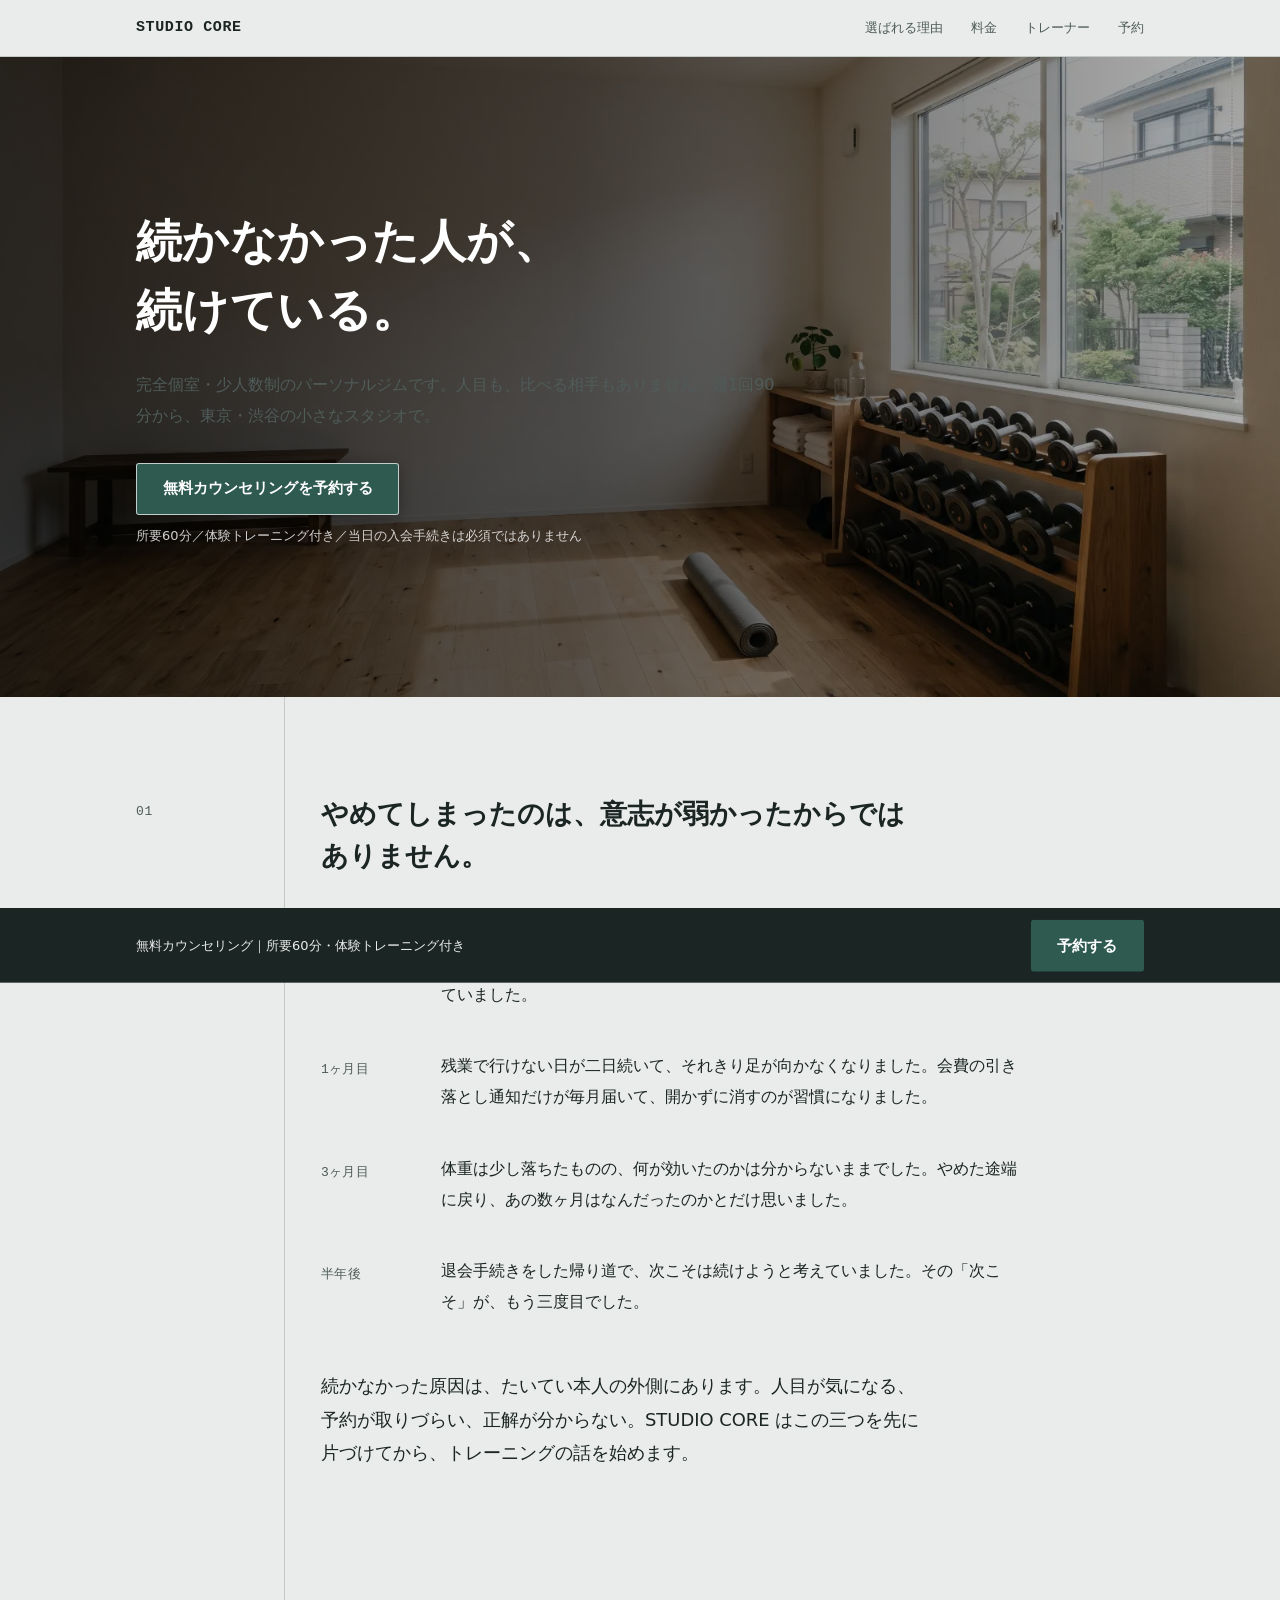
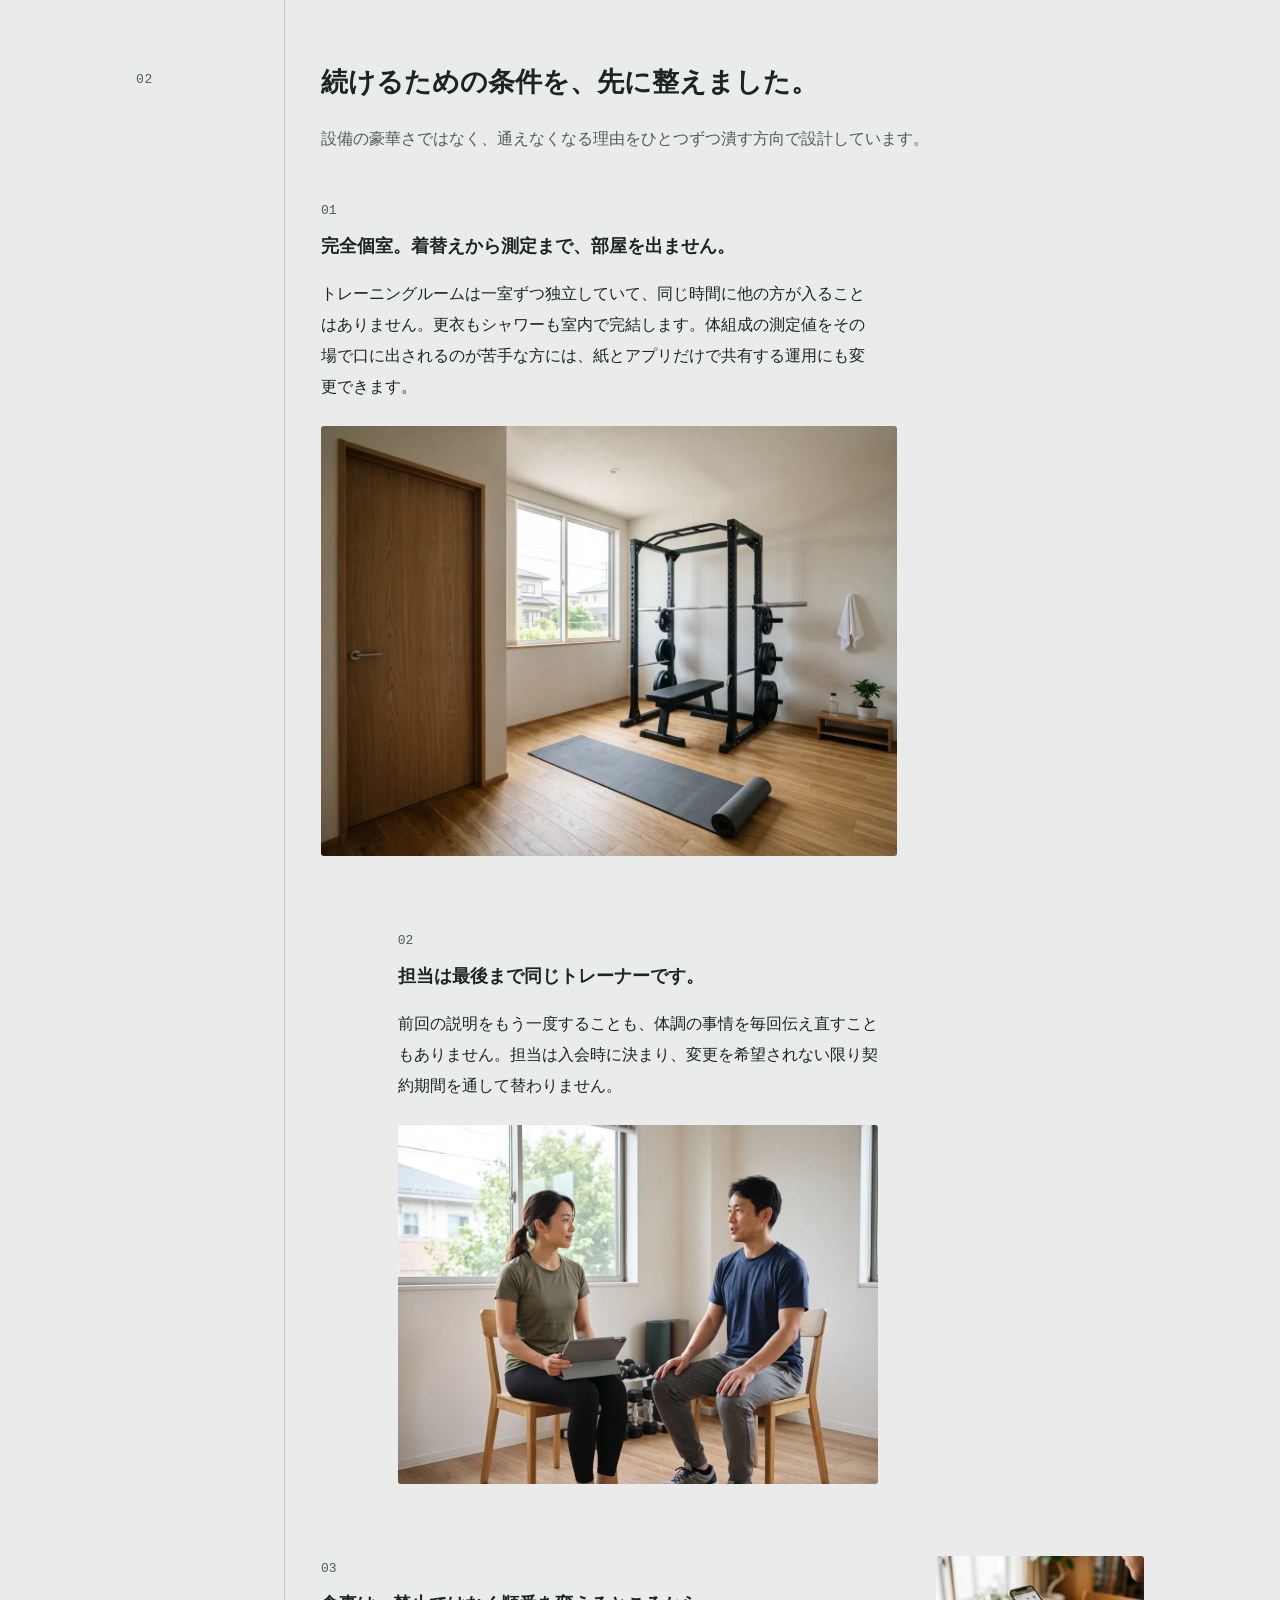
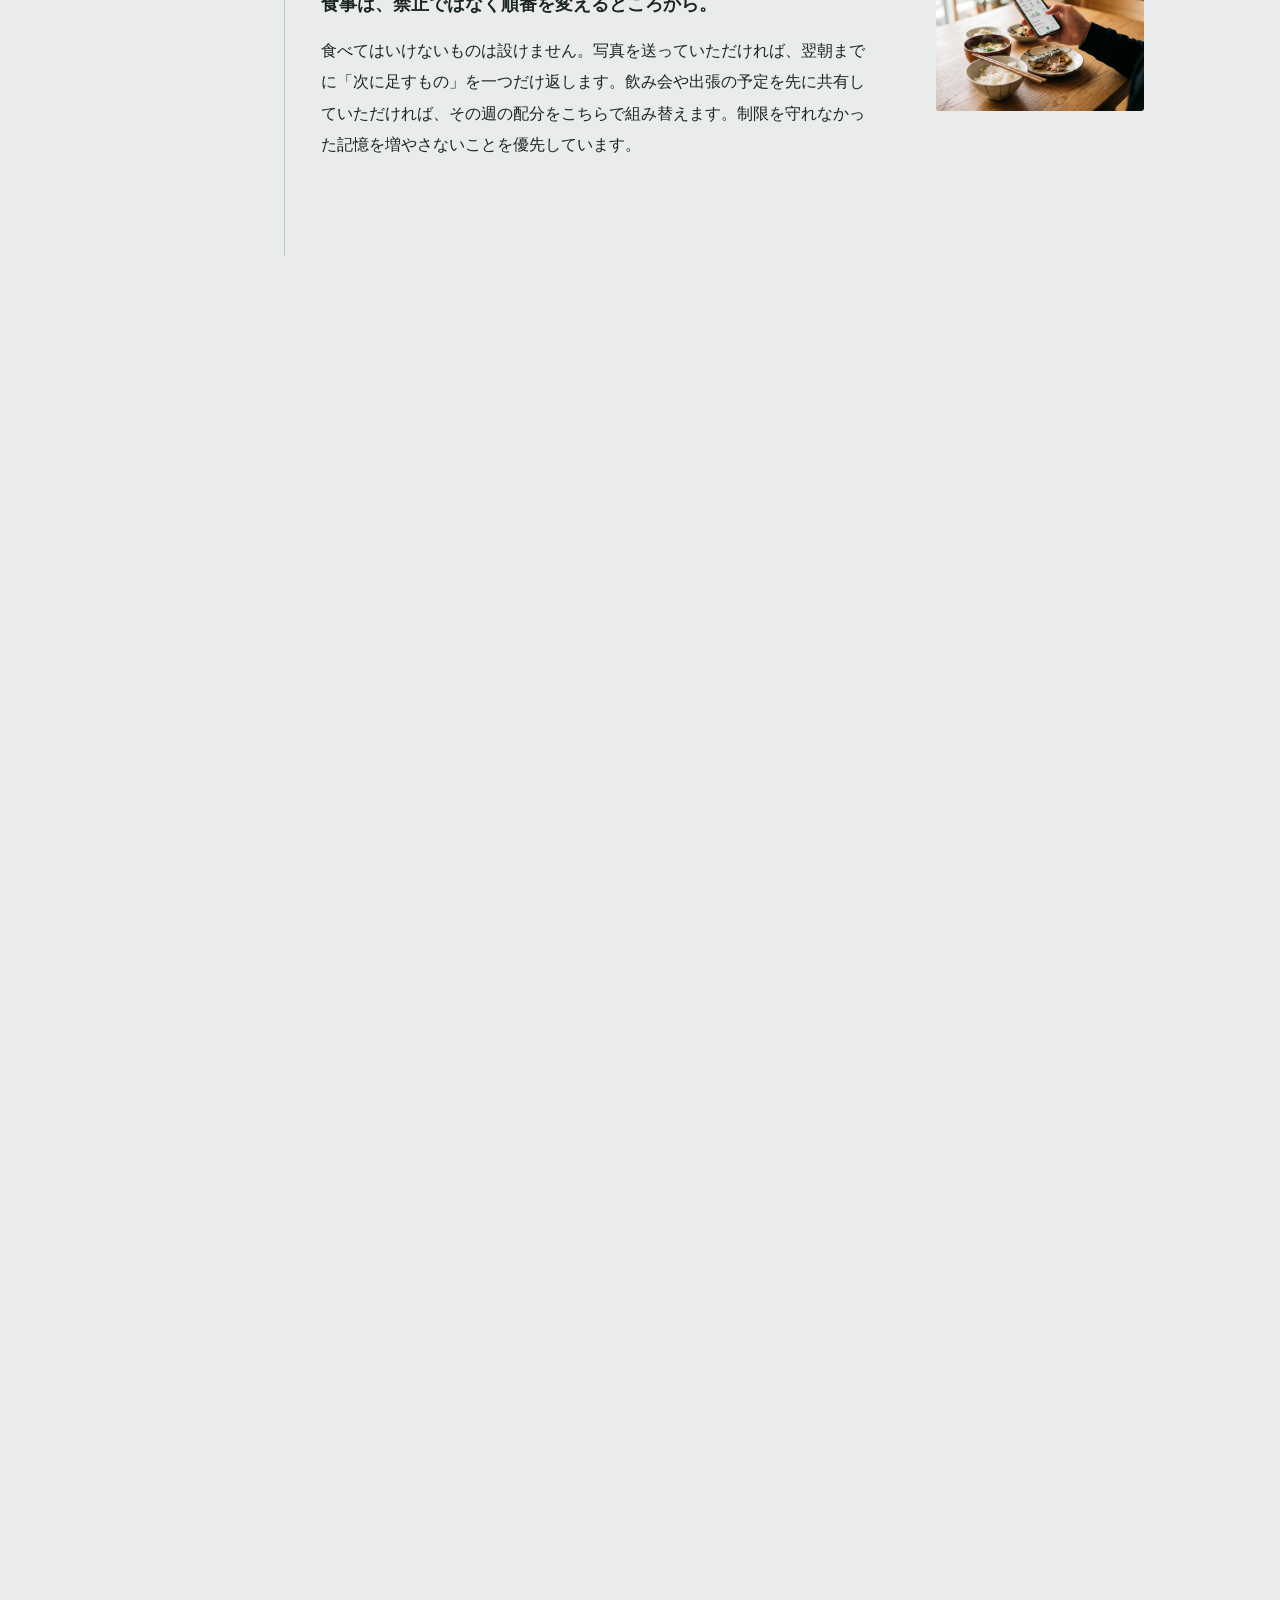
==== commit 71de8729: "ヒーローを暗いオーバーレイ＋白抜き文字に変更 背景写真の右上の窓が白飛びしており、明るい地に濃い文字を乗せる方式では スマホ実機でサブコピーと注釈が読めない状態だった。方式を反転させた。  - 薄い地" ====
--- a/index.html
+++ b/index.html
@@ -69,7 +69,7 @@
 .hero{position:relative;isolation:isolate;padding-block:clamp(3.5rem,10vw,6.5rem);display:flex;align-items:center;overflow:hidden;min-height:min(78vh,40rem);min-height:min(78svh,40rem)}@media (max-width:74.99em){.hero{min-height:min(88vh,155vw);min-height:min(88svh,155vw);align-items:flex-end;padding-block:clamp(3rem,8vw,4.5rem) clamp(2.5rem,7vw,4rem)}}
 .hero__media{position:absolute;inset:0;z-index:-1;background:var(--panel)}
 .hero__media img{width:100%;height:100%;object-fit:cover}
-.hero__media img,.hero__video{transform:scaleX(-1);object-position:10% 50%}.hero__media::after{content:"";position:absolute;inset:0;background:rgba(233,236,234,.3)}@media (min-width:75em){.hero__media img,.hero__video{object-position:50% 50%}.hero__media::after{background:linear-gradient(100deg,rgba(233,236,234,.3) 0%,rgba(233,236,234,.28) 48%,rgba(233,236,234,.18) 72%,rgba(233,236,234,.04) 100%)}}.hero__inner{width:100%}.hero__copy{position:relative;z-index:1;width:min(100%,41rem)}.hero__copy::before{content:"";position:absolute;z-index:-1;inset:-1.25rem -2rem;pointer-events:none;background:rgba(233,236,234,.45);-webkit-mask-image:linear-gradient(to right,transparent 0,#000 2rem,#000 calc(100% - 2rem),transparent 100%),linear-gradient(to bottom,transparent 0,#000 1.25rem,#000 calc(100% - 1.25rem),transparent 100%);mask-image:linear-gradient(to right,transparent 0,#000 2rem,#000 calc(100% - 2rem),transparent 100%),linear-gradient(to bottom,transparent 0,#000 1.25rem,#000 calc(100% - 1.25rem),transparent 100%);-webkit-mask-composite:source-in;mask-composite:intersect}.hero__lead,.hero__actions .btn-note{color:var(--ink)}.hero__title,.hero__lead,.hero__actions .btn-note{text-shadow:0 1px 3px rgba(255,255,255,.9)}.hero__title{font-size:var(--fs-h1);line-height:1.5;font-weight:600;letter-spacing:.01em;max-width:18em}
+.hero__media img,.hero__video{transform:scaleX(-1);object-position:10% 50%}.hero__media::after{content:"";position:absolute;inset:0;background:linear-gradient(to top,rgba(0,0,0,.8) 0%,rgba(0,0,0,.68) 45%,rgba(0,0,0,.12) 100%),linear-gradient(to right,rgba(0,0,0,.3),rgba(0,0,0,0))}@media (min-width:75em){.hero__media img,.hero__video{object-position:50% 50%}.hero__media::after{background:linear-gradient(to right,rgba(0,0,0,.74) 0%,rgba(0,0,0,.66) 45%,rgba(0,0,0,.28) 100%)}}.hero__inner{width:100%}.hero__copy{position:relative;z-index:1;width:min(100%,41rem)}.hero__title{color:#fff}.hero__lead{color:rgba(255,255,255,.88)}.hero__actions .btn-note{color:rgba(255,255,255,.8)}.hero .btn{border-color:rgba(255,255,255,.7);box-shadow:0 2px 14px rgba(0,0,0,.3)}.hero__title{font-size:var(--fs-h1);line-height:1.5;font-weight:600;letter-spacing:.01em;max-width:18em}
 .hero__lead{margin-top:1.5rem;max-width:var(--measure);color:var(--muted)}
 .hero__actions{margin-top:2rem}
 .sec{display:grid;grid-template-columns:var(--rail) minmax(0,1fr);align-items:start}
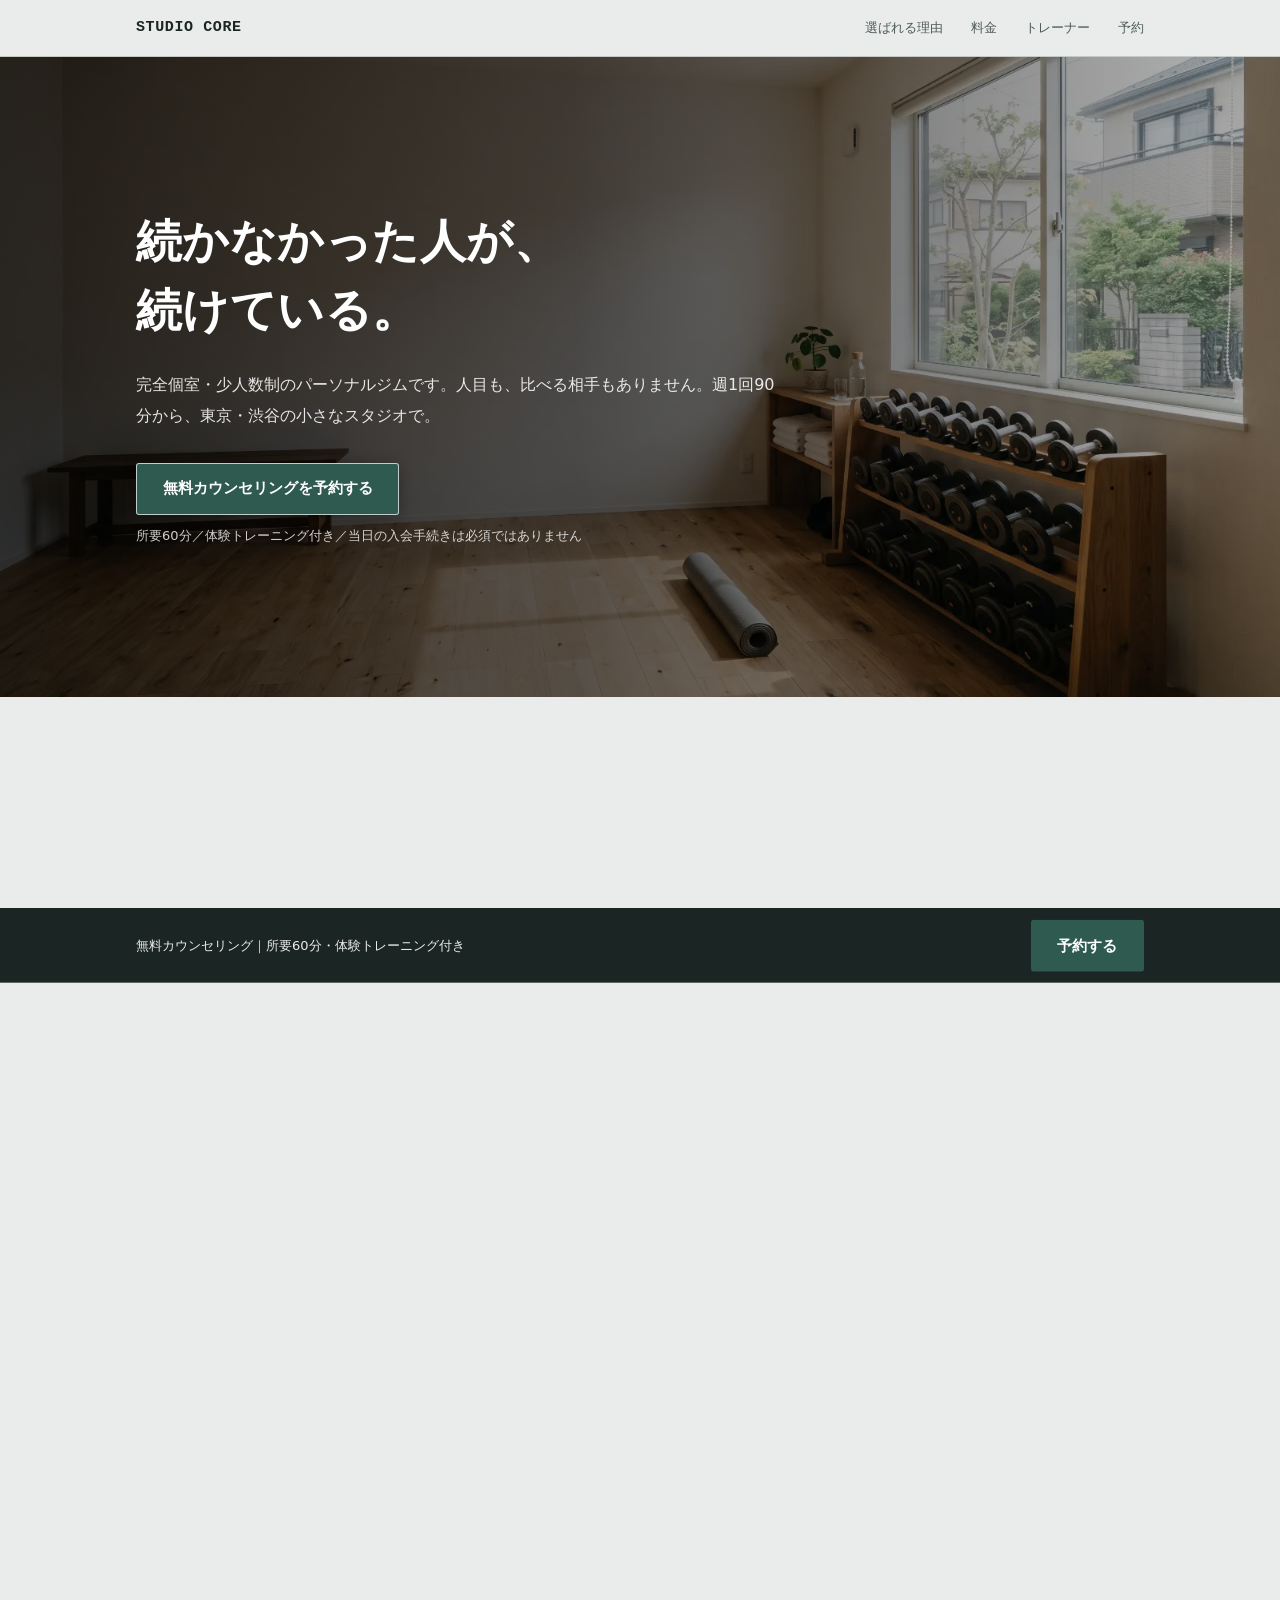
==== commit 9d42a317: "ヒーローのサブコピーの白抜き指定が効いていなかったのを修正 .hero__lead { color: rgba(255,255,255,.88) } を、同じ詳細度の既存ルール .hero__lead" ====
--- a/index.html
+++ b/index.html
@@ -69,9 +69,9 @@
 .hero{position:relative;isolation:isolate;padding-block:clamp(3.5rem,10vw,6.5rem);display:flex;align-items:center;overflow:hidden;min-height:min(78vh,40rem);min-height:min(78svh,40rem)}@media (max-width:74.99em){.hero{min-height:min(88vh,155vw);min-height:min(88svh,155vw);align-items:flex-end;padding-block:clamp(3rem,8vw,4.5rem) clamp(2.5rem,7vw,4rem)}}
 .hero__media{position:absolute;inset:0;z-index:-1;background:var(--panel)}
 .hero__media img{width:100%;height:100%;object-fit:cover}
-.hero__media img,.hero__video{transform:scaleX(-1);object-position:10% 50%}.hero__media::after{content:"";position:absolute;inset:0;background:linear-gradient(to top,rgba(0,0,0,.8) 0%,rgba(0,0,0,.68) 45%,rgba(0,0,0,.12) 100%),linear-gradient(to right,rgba(0,0,0,.3),rgba(0,0,0,0))}@media (min-width:75em){.hero__media img,.hero__video{object-position:50% 50%}.hero__media::after{background:linear-gradient(to right,rgba(0,0,0,.74) 0%,rgba(0,0,0,.66) 45%,rgba(0,0,0,.28) 100%)}}.hero__inner{width:100%}.hero__copy{position:relative;z-index:1;width:min(100%,41rem)}.hero__title{color:#fff}.hero__lead{color:rgba(255,255,255,.88)}.hero__actions .btn-note{color:rgba(255,255,255,.8)}.hero .btn{border-color:rgba(255,255,255,.7);box-shadow:0 2px 14px rgba(0,0,0,.3)}.hero__title{font-size:var(--fs-h1);line-height:1.5;font-weight:600;letter-spacing:.01em;max-width:18em}
-.hero__lead{margin-top:1.5rem;max-width:var(--measure);color:var(--muted)}
-.hero__actions{margin-top:2rem}
+.hero__media img,.hero__video{transform:scaleX(-1);object-position:10% 50%}.hero__media::after{content:"";position:absolute;inset:0;background:linear-gradient(to top,rgba(0,0,0,.8) 0%,rgba(0,0,0,.68) 45%,rgba(0,0,0,.12) 100%),linear-gradient(to right,rgba(0,0,0,.3),rgba(0,0,0,0))}@media (min-width:75em){.hero__media img,.hero__video{object-position:50% 50%}.hero__media::after{background:linear-gradient(to right,rgba(0,0,0,.74) 0%,rgba(0,0,0,.66) 45%,rgba(0,0,0,.28) 100%)}}.hero__inner{width:100%}.hero__copy{position:relative;z-index:1;width:min(100%,41rem)}.hero .btn{border-color:rgba(255,255,255,.7);box-shadow:0 2px 14px rgba(0,0,0,.3)}.hero__title{font-size:var(--fs-h1);line-height:1.5;font-weight:600;letter-spacing:.01em;max-width:18em}
+.hero__lead{margin-top:1.5rem;max-width:var(--measure)}
+.hero__actions{margin-top:2rem}.hero__title{color:#fff}.hero__lead{color:rgba(255,255,255,.88)}.hero__actions .btn-note{color:rgba(255,255,255,.8)}
 .sec{display:grid;grid-template-columns:var(--rail) minmax(0,1fr);align-items:start}
 .sec__index{font-family:var(--font-num);font-size:var(--fs-small);color:var(--muted);padding-top:calc(var(--sec-space) + .35rem);padding-right:1rem;letter-spacing:.06em}
 .sec__body{border-left:1px solid var(--line);padding:var(--sec-space) 0 var(--sec-space) clamp(1.25rem,3vw,2.25rem);min-width:0}
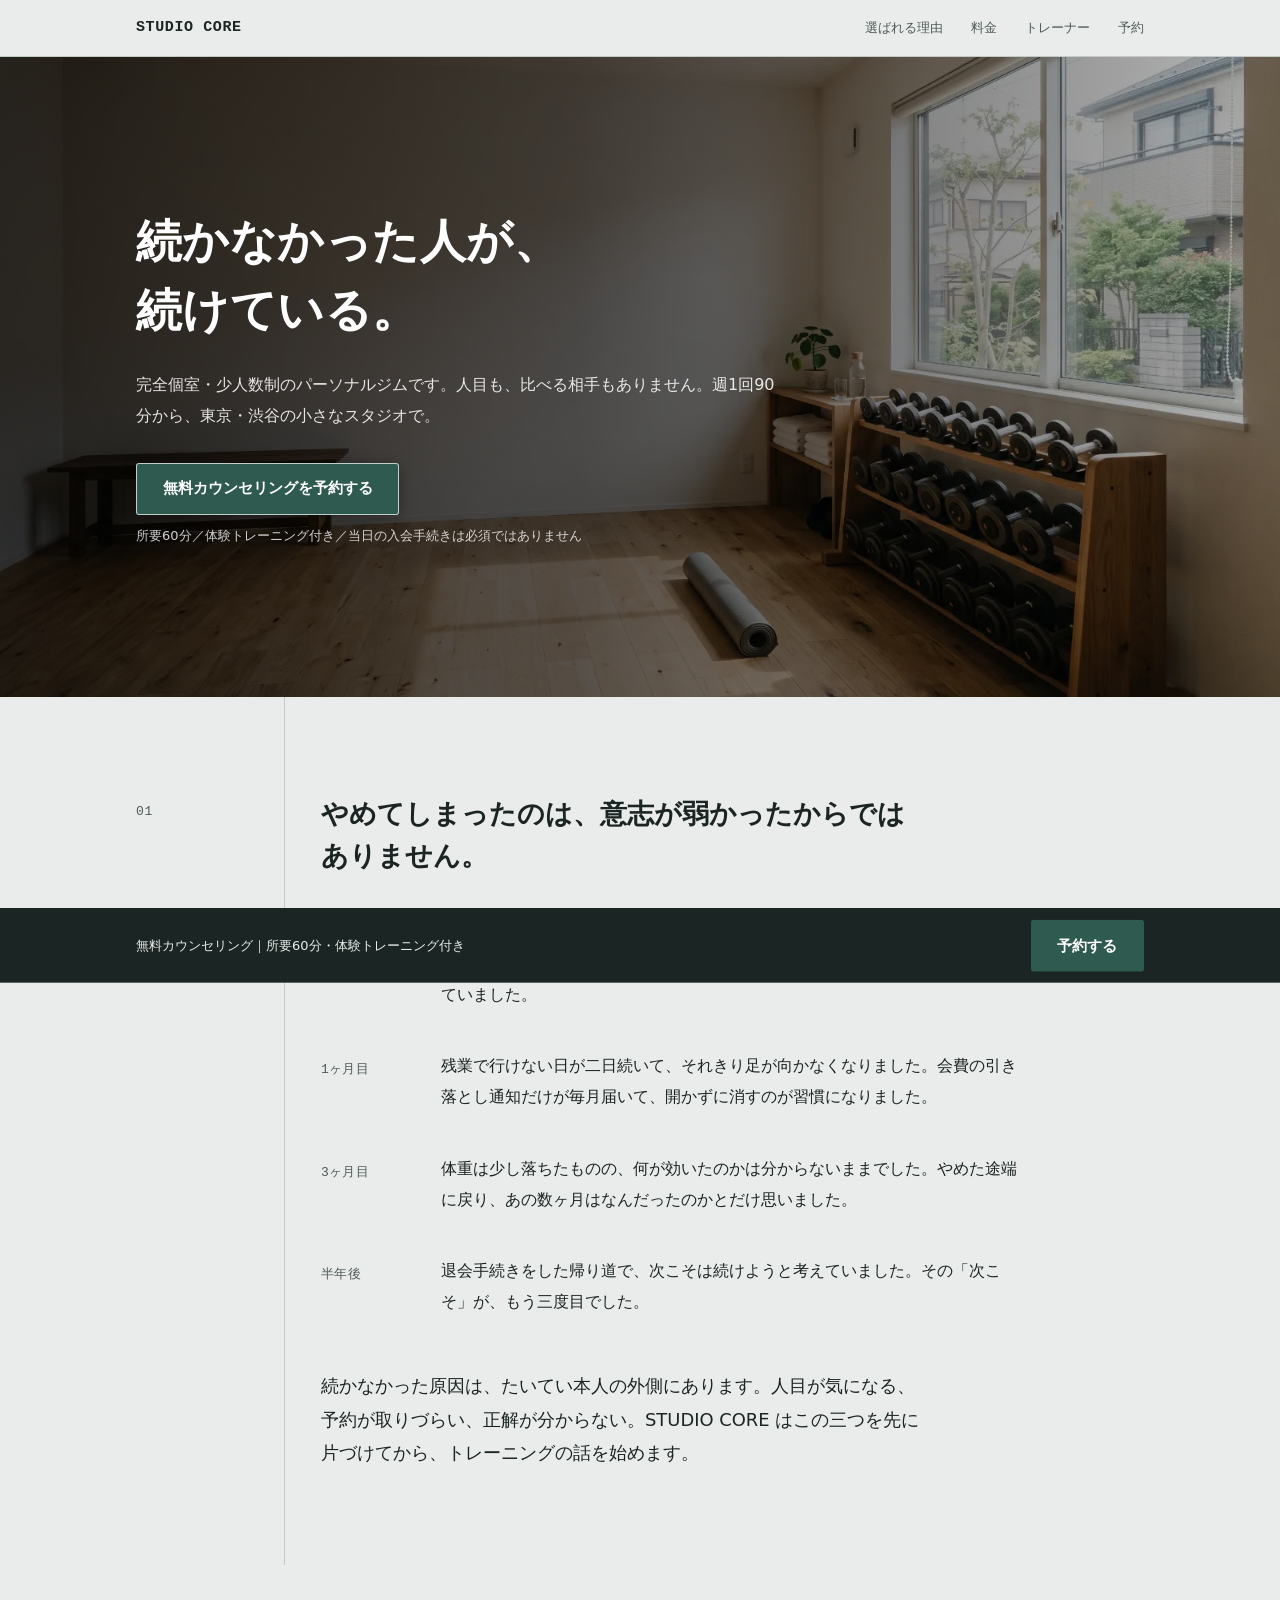
==== commit d5903a78: "選ばれる理由セクションの3項目を統一レイアウトに整える 非対称配置（1つ目を広く、2つ目を字下げ、3つ目は画像を右に回り込ませる）を やめ、全項目を同じ構造に揃えた。  - HTML: reason-" ====
--- a/index.html
+++ b/index.html
@@ -222,7 +222,7 @@
       <p class="sec__lead">設備の豪華さではなく、通えなくなる理由をひとつずつ潰す方向で設計しています。</p>
 
       <div class="reasons">
-        <article class="reason reason--wide">
+        <article class="reason">
           <p class="reason__no" aria-hidden="true">01</p>
           <h3 class="reason__title">完全個室。着替えから測定まで、部屋を出ません。</h3>
           <p class="reason__text">トレーニングルームは一室ずつ独立していて、同じ時間に他の方が入ることはありません。更衣もシャワーも室内で完結します。体組成の測定値をその場で口に出されるのが苦手な方には、紙とアプリだけで共有する運用にも変更できます。</p>
@@ -231,7 +231,7 @@
           </figure>
         </article>
 
-        <article class="reason reason--inset">
+        <article class="reason">
           <p class="reason__no" aria-hidden="true">02</p>
           <h3 class="reason__title">担当は最後まで同じトレーナーです。</h3>
           <p class="reason__text">前回の説明をもう一度することも、体調の事情を毎回伝え直すこともありません。担当は入会時に決まり、変更を希望されない限り契約期間を通して替わりません。</p>
@@ -240,12 +240,10 @@
           </figure>
         </article>
 
-        <article class="reason reason--text">
-          <div>
-            <p class="reason__no" aria-hidden="true">03</p>
-            <h3 class="reason__title">食事は、禁止ではなく順番を変えるところから。</h3>
-            <p class="reason__text">食べてはいけないものは設けません。写真を送っていただければ、翌朝までに「次に足すもの」を一つだけ返します。飲み会や出張の予定を先に共有していただければ、その週の配分をこちらで組み替えます。制限を守れなかった記憶を増やさないことを優先しています。</p>
-          </div>
+        <article class="reason">
+          <p class="reason__no" aria-hidden="true">03</p>
+          <h3 class="reason__title">食事は、禁止ではなく順番を変えるところから。</h3>
+          <p class="reason__text">食べてはいけないものは設けません。写真を送っていただければ、翌朝までに「次に足すもの」を一つだけ返します。飲み会や出張の予定を先に共有していただければ、その週の配分をこちらで組み替えます。制限を守れなかった記憶を増やさないことを優先しています。</p>
           <figure class="reason__media media">
             <img src="assets/images/reason-3.webp" width="1200" height="896" alt="木のテーブルに並んだ和定食（焼き魚・味噌汁・白米・小鉢）のそばで、食事記録アプリを開いたスマートフォンを持つ手元" loading="lazy" decoding="async">
           </figure>
--- a/css/main.css
+++ b/css/main.css
@@ -38,69 +38,56 @@
   line-height: 1.7;
 }
 
-/* --- 02 選ばれる理由：カードを使わず幅と字下げだけで階層を作る ------- */
+/* --- 02 選ばれる理由 ---------------------------------------------------
+   各項目は「番号 → 見出し → 本文 → 画像」の1ブロック。
+   ブロック内の全要素は左端を揃え、本文と画像は同じ計測幅（65ch）に収める。
+   余白は 見出し→本文 < 本文→画像 < ブロック間 の順に広くしている。 */
 
 .reasons {
-  margin-top: 2.75rem;
+  --reason-measure: 65ch;
+  margin-top: clamp(2.5rem, 5vw, 3.25rem);
   display: grid;
-  gap: clamp(3rem, 7vw, 4.5rem);
+  gap: clamp(4rem, 9vw, 6.5rem); /* ブロック間（最大の余白） */
+}
+
+.reason {
+  max-width: var(--reason-measure);
 }
 
 .reason__no {
   font-family: var(--font-num);
   font-size: var(--fs-small);
-  color: var(--muted);
-}
-
+  letter-spacing: 0.08em;
+  color: var(--muted);
+}
+
+/* 上限は指定どおり 1.5rem。狭い画面では 1.25rem まで落としている。
+   固定 1.5rem にすると、375px でセクション見出し（--fs-h2 = 21px）を
+   項目見出し（24px）が上回り、階層が逆転するため。 */
 .reason__title {
-  margin-top: 0.35rem;
-  font-size: var(--fs-h3);
+  margin-top: 0.5rem;
+  font-size: clamp(1.25rem, 1.9vw, 1.5rem);
+  line-height: 1.55;
   font-weight: 600;
 }
 
 .reason__text {
-  margin-top: 0.85rem;
-  max-width: 34rem;
+  margin-top: 1rem; /* 見出し→本文（最小の余白） */
+  max-width: var(--reason-measure);
+  line-height: 1.8;
 }
 
 .reason__media {
-  margin-top: 1.5rem;
-}
-
-/* 1つ目：最も広く */
-.reason--wide .reason__media {
-  max-width: 36rem;
-}
-
-/* 2つ目：字下げして中幅 */
-.reason--inset {
-  margin-left: clamp(0rem, 6vw, 5rem);
-  max-width: 30rem;
-}
-
-
-/* 3つ目：テキスト主・画像は小さく横に置く */
-.reason--text {
-  display: grid;
-  grid-template-columns: minmax(0, 1fr) 13rem;
-  gap: clamp(1.25rem, 4vw, 2.5rem);
-  align-items: start;
-}
-
-.reason--text .reason__media {
-  margin-top: 0;
-}
-
-
-@media (max-width: 44em) {
-  .reason--text {
-    grid-template-columns: 1fr;
-  }
-
-  .reason--text .reason__media {
-    max-width: 16rem;
-    margin-top: 1.25rem;
-  }
+  margin-top: 2.25rem; /* 本文→画像（中間の余白） */
+  max-width: var(--reason-measure);
+}
+
+/* 画像は全項目で同じ幅・同じ左端・同じ縦横比。実ファイルが 1200x896 のため
+   4:3 を採用しており、cover によるトリミングはごく僅かで済む。 */
+.reason__media img {
+  width: 100%;
+  aspect-ratio: 4 / 3;
+  object-fit: cover;
 }
 
 /* --- 03 料金 --------------------------------------------------------- */
--- a/css/main.css
+++ b/css/main.css
@@ -38,69 +38,56 @@
   line-height: 1.7;
 }
 
-/* --- 02 選ばれる理由：カードを使わず幅と字下げだけで階層を作る ------- */
+/* --- 02 選ばれる理由 ---------------------------------------------------
+   各項目は「番号 → 見出し → 本文 → 画像」の1ブロック。
+   ブロック内の全要素は左端を揃え、本文と画像は同じ計測幅（65ch）に収める。
+   余白は 見出し→本文 < 本文→画像 < ブロック間 の順に広くしている。 */
 
 .reasons {
-  margin-top: 2.75rem;
+  --reason-measure: 65ch;
+  margin-top: clamp(2.5rem, 5vw, 3.25rem);
   display: grid;
-  gap: clamp(3rem, 7vw, 4.5rem);
+  gap: clamp(4rem, 9vw, 6.5rem); /* ブロック間（最大の余白） */
+}
+
+.reason {
+  max-width: var(--reason-measure);
 }
 
 .reason__no {
   font-family: var(--font-num);
   font-size: var(--fs-small);
-  color: var(--muted);
-}
-
+  letter-spacing: 0.08em;
+  color: var(--muted);
+}
+
+/* 上限は指定どおり 1.5rem。狭い画面では 1.25rem まで落としている。
+   固定 1.5rem にすると、375px でセクション見出し（--fs-h2 = 21px）を
+   項目見出し（24px）が上回り、階層が逆転するため。 */
 .reason__title {
-  margin-top: 0.35rem;
-  font-size: var(--fs-h3);
+  margin-top: 0.5rem;
+  font-size: clamp(1.25rem, 1.9vw, 1.5rem);
+  line-height: 1.55;
   font-weight: 600;
 }
 
 .reason__text {
-  margin-top: 0.85rem;
-  max-width: 34rem;
+  margin-top: 1rem; /* 見出し→本文（最小の余白） */
+  max-width: var(--reason-measure);
+  line-height: 1.8;
 }
 
 .reason__media {
-  margin-top: 1.5rem;
-}
-
-/* 1つ目：最も広く */
-.reason--wide .reason__media {
-  max-width: 36rem;
-}
-
-/* 2つ目：字下げして中幅 */
-.reason--inset {
-  margin-left: clamp(0rem, 6vw, 5rem);
-  max-width: 30rem;
-}
-
-
-/* 3つ目：テキスト主・画像は小さく横に置く */
-.reason--text {
-  display: grid;
-  grid-template-columns: minmax(0, 1fr) 13rem;
-  gap: clamp(1.25rem, 4vw, 2.5rem);
-  align-items: start;
-}
-
-.reason--text .reason__media {
-  margin-top: 0;
-}
-
-
-@media (max-width: 44em) {
-  .reason--text {
-    grid-template-columns: 1fr;
-  }
-
-  .reason--text .reason__media {
-    max-width: 16rem;
-    margin-top: 1.25rem;
-  }
+  margin-top: 2.25rem; /* 本文→画像（中間の余白） */
+  max-width: var(--reason-measure);
+}
+
+/* 画像は全項目で同じ幅・同じ左端・同じ縦横比。実ファイルが 1200x896 のため
+   4:3 を採用しており、cover によるトリミングはごく僅かで済む。 */
+.reason__media img {
+  width: 100%;
+  aspect-ratio: 4 / 3;
+  object-fit: cover;
 }
 
 /* --- 03 料金 --------------------------------------------------------- */
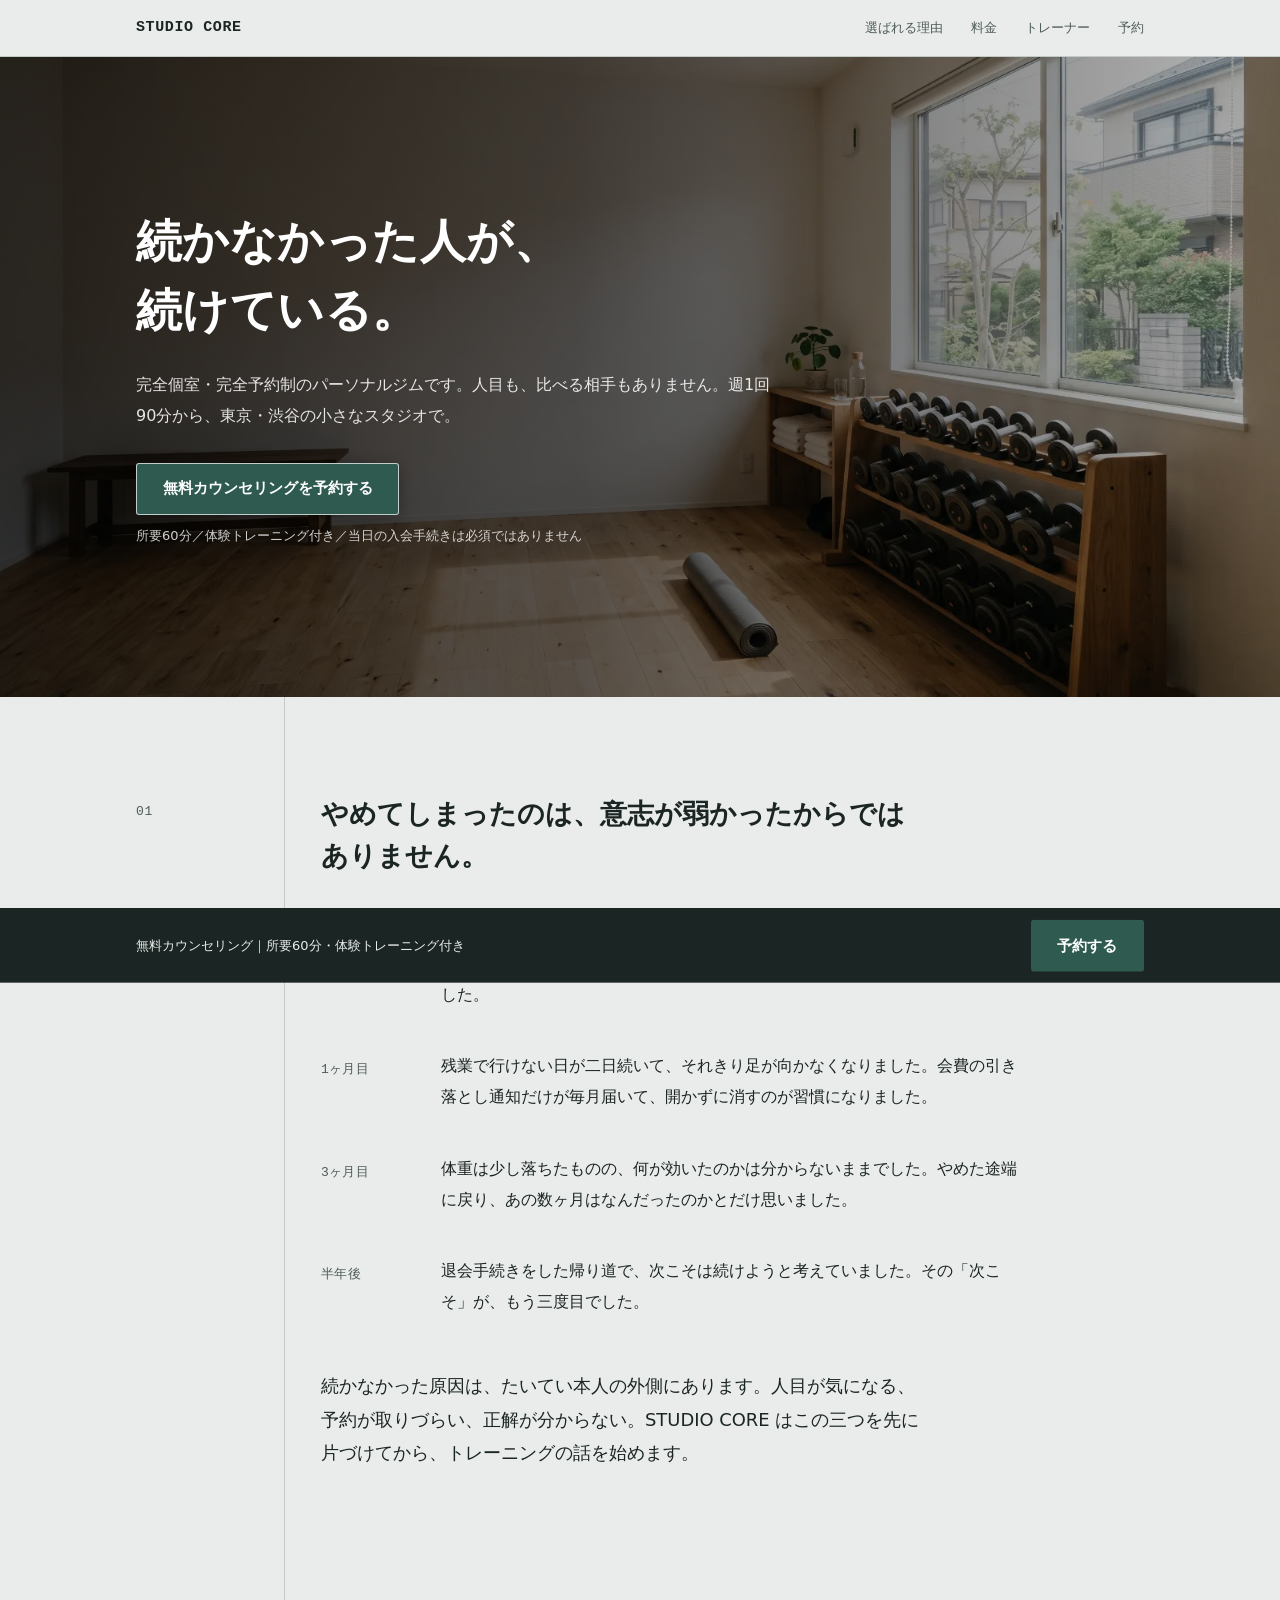
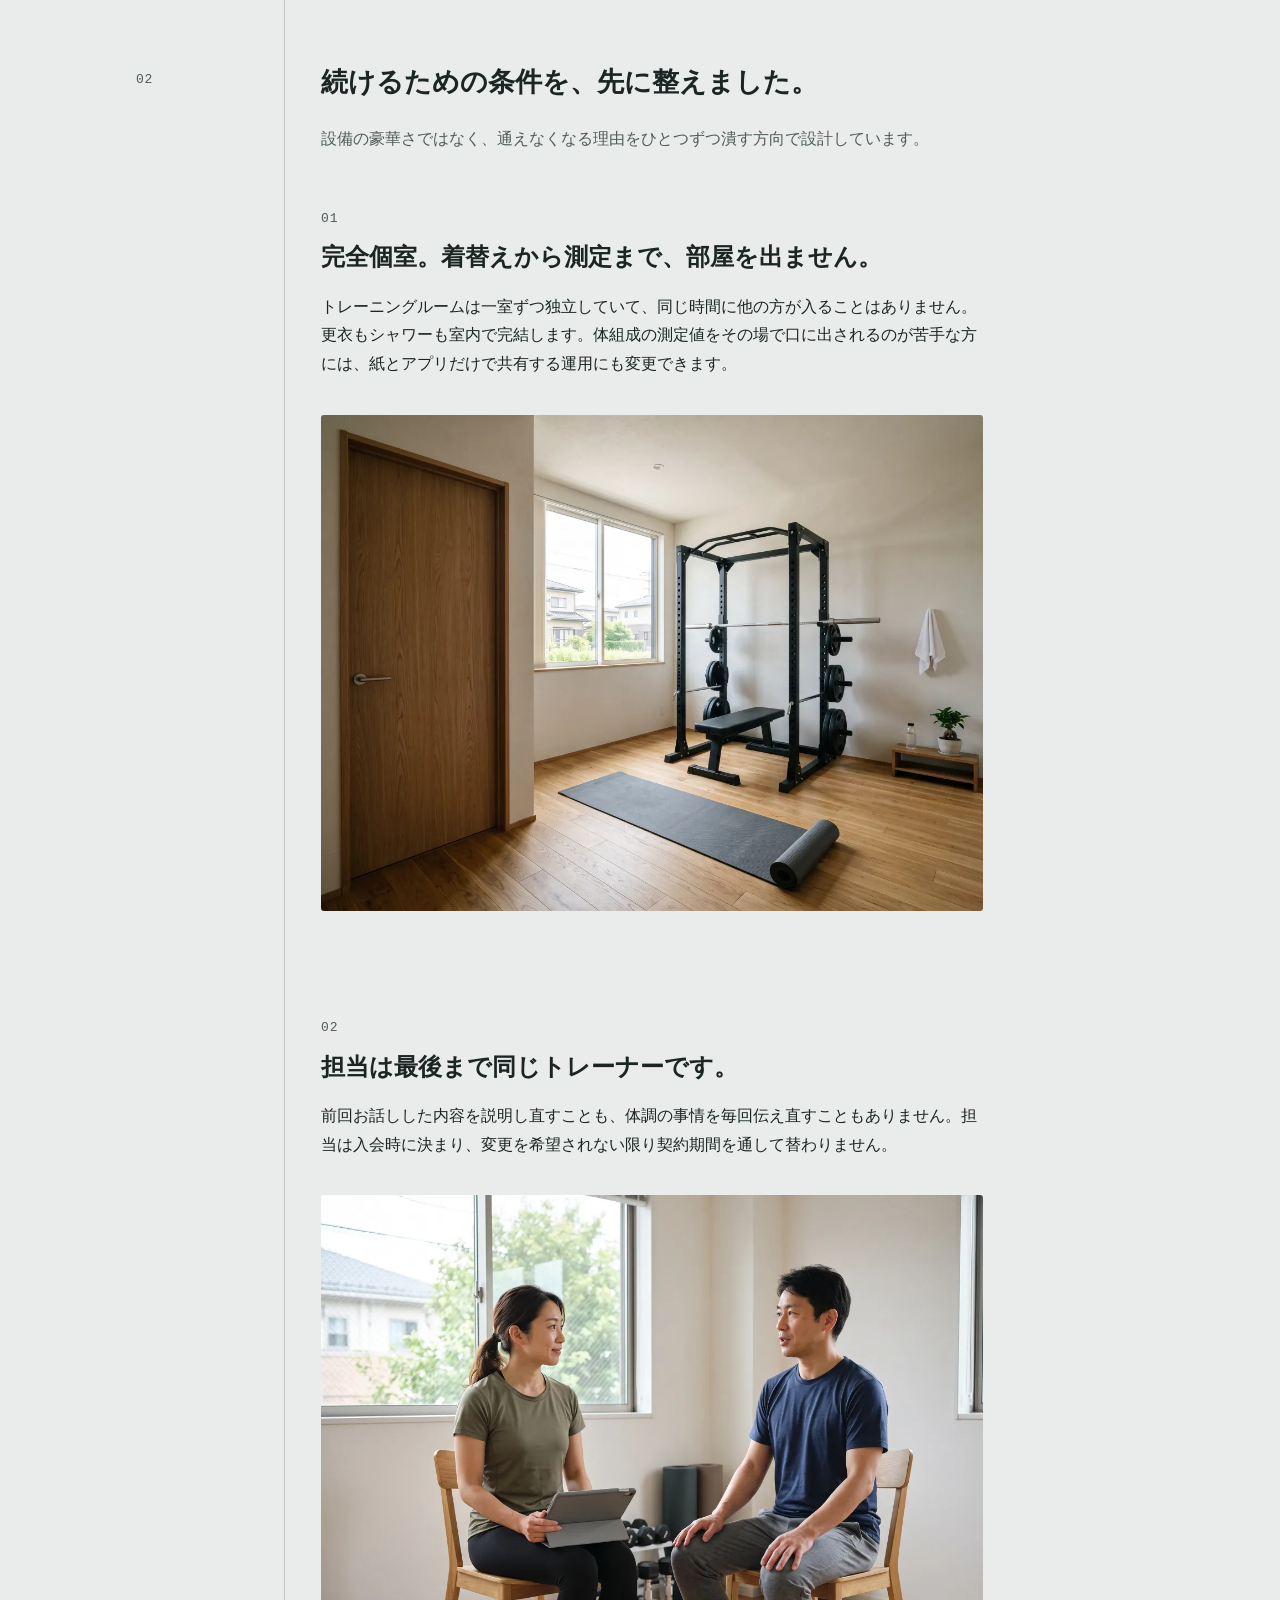
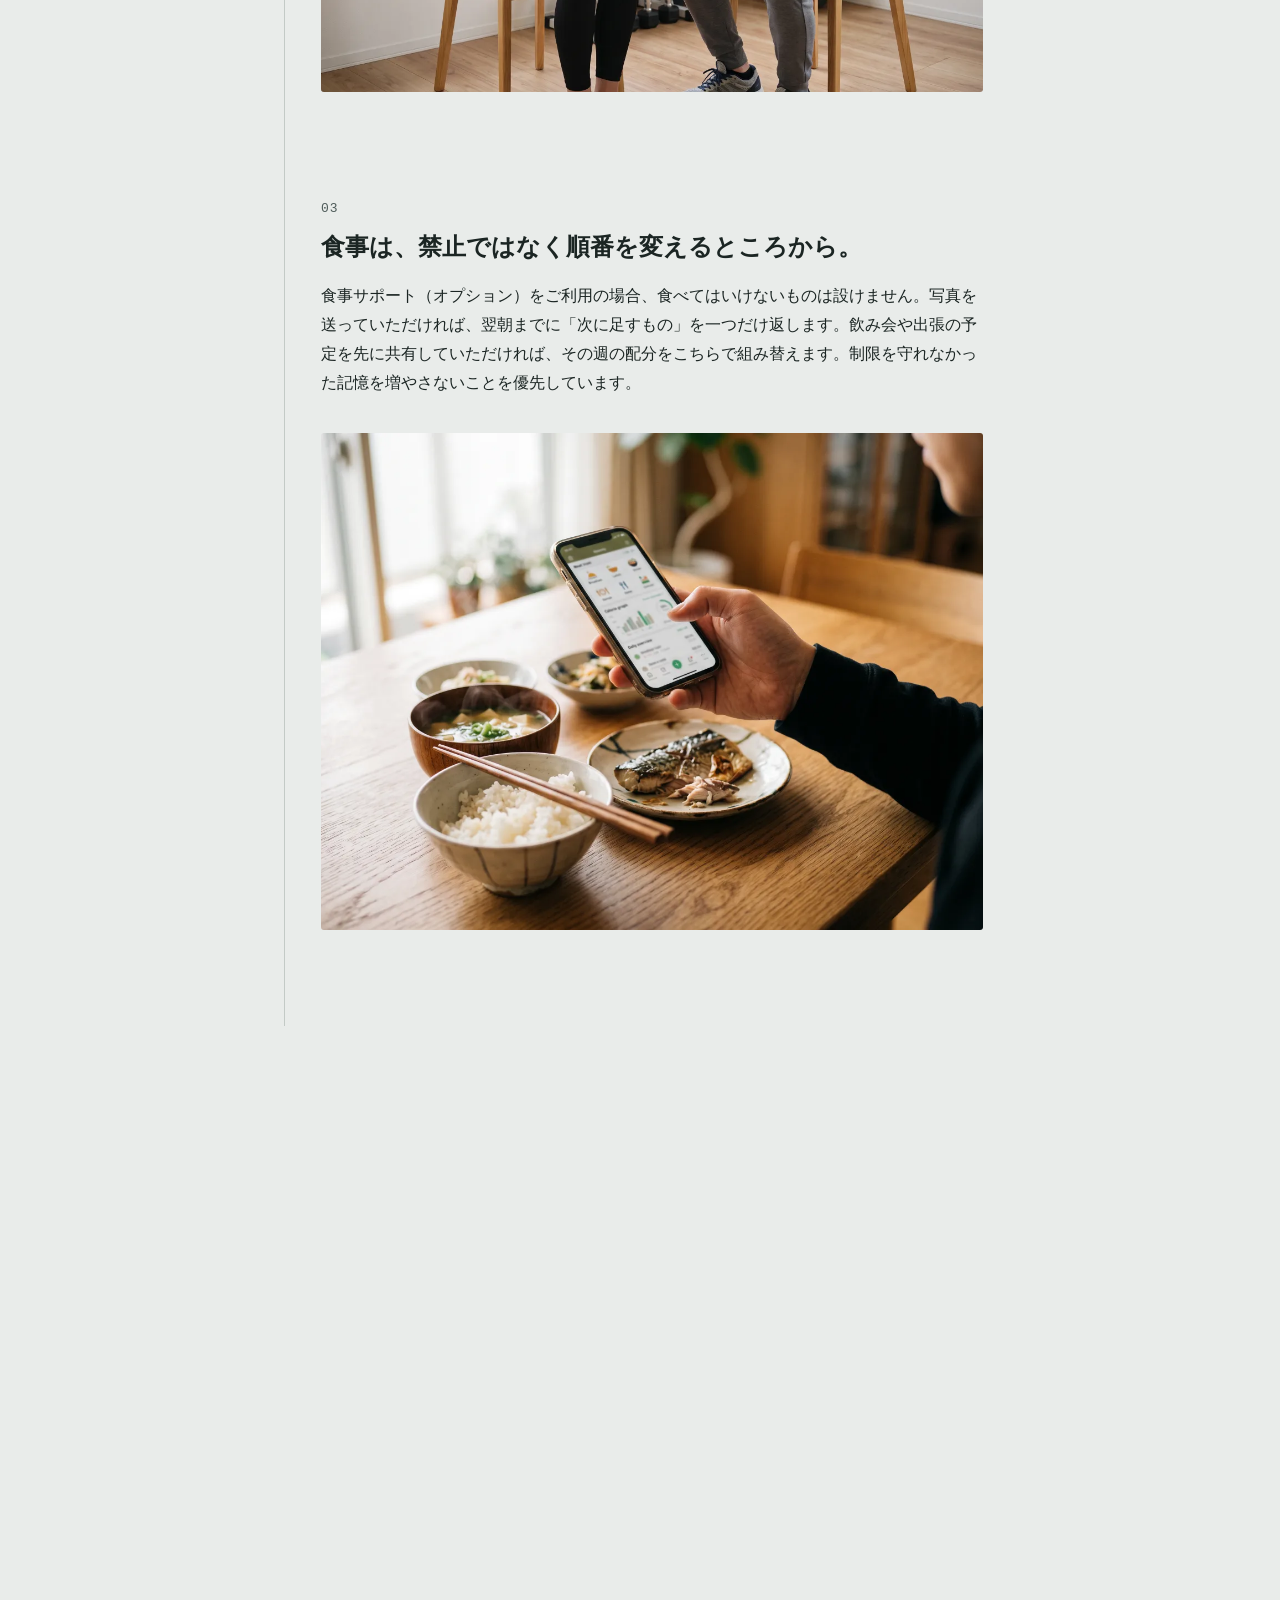
==== commit 90a00831: "本文コピーの修正（サービス設計の矛盾・用語・言葉足らずの解消） デザイン・レイアウト・CSSは変更していない。  A. サービス設計の矛盾 - ヒーロー: 「完全個室・少人数制」→「完全個室・完全予約" ====
--- a/index.html
+++ b/index.html
@@ -4,7 +4,7 @@
 <meta charset="utf-8">
 <meta name="viewport" content="width=device-width, initial-scale=1">
 <title>STUDIO CORE｜続かなかった人のための完全個室パーソナルジム（東京・渋谷）</title>
-<meta name="description" content="ジム通いが続かなかった30〜40代のための完全個室・少人数制パーソナルジム。人目のない個室と専属トレーナー担当制で、週1回から無理なく続けられます。無料カウンセリングの予約はオンラインで完結。">
+<meta name="description" content="ジム通いが続かなかった30〜40代のための完全個室・完全予約制のパーソナルジム。人目のない個室と専属トレーナー担当制で、週1回から無理なく続けられます。無料カウンセリングの予約はオンラインで完結。">
 <link rel="canonical" href="https://wada3333.github.io/studio-core-lp/">
 <link rel="icon" href="assets/favicon.svg" type="image/svg+xml">
 <meta name="theme-color" content="#e9eceA">
@@ -97,7 +97,7 @@
   "@context": "https://schema.org",
   "@type": "ExerciseGym",
   "name": "STUDIO CORE",
-  "description": "続かなかった人のための完全個室・少人数制パーソナルジム。専属トレーナー担当制と食事サポートで、週1回から続けられる設計にしています。",
+  "description": "続かなかった人のための完全個室・完全予約制パーソナルジム。専属トレーナー担当制と食事サポートで、週1回から続けられる設計にしています。",
   "url": "https://wada3333.github.io/studio-core-lp/",
   "image": "https://wada3333.github.io/studio-core-lp/assets/images/hero.webp",
   "telephone": "+81-3-0000-0000",
@@ -131,7 +131,7 @@
     { "@type": "Question", "name": "運動経験がまったくありません。ついていけますか。",
       "acceptedAnswer": { "@type": "Answer", "text": "ご入会の8割が運動経験のない方です。初回は可動域と生活リズムの確認だけで終わることもあります。負荷は3回目以降から少しずつ足していきます。" } },
     { "@type": "Question", "name": "他の利用者と顔を合わせますか。",
-      "acceptedAnswer": { "@type": "Answer", "text": "トレーニングルームは完全個室で、更衣も個室内で完結します。予約枠を90分刻みでずらしているため、入れ替わりの時間帯以外で他の方と会うことはほとんどありません。" } },
+      "acceptedAnswer": { "@type": "Answer", "text": "トレーニングルームは完全個室で、更衣も個室内で完結します。前後の予約の間に15分の間隔を設けているため、他のお客様と顔を合わせることはありません。" } },
     { "@type": "Question", "name": "予約の変更やキャンセルはできますか。",
       "acceptedAnswer": { "@type": "Answer", "text": "前日21時までのご連絡で無料で振替できます。当日のキャンセルは1回分の消化となりますが、体調不良の場合はこの限りではありません。" } },
     { "@type": "Question", "name": "食事は制限されますか。",
@@ -178,7 +178,7 @@
       <!-- 局所スクリムをテキストの実幅に合わせるためのラッパー -->
       <div class="hero__copy">
         <h1 class="hero__title" id="hero-title">続かなかった人が、<br>続けている。</h1>
-        <p class="hero__lead">完全個室・少人数制のパーソナルジムです。人目も、比べる相手もありません。週1回90分から、東京・渋谷の小さなスタジオで。</p>
+        <p class="hero__lead">完全個室・完全予約制のパーソナルジムです。人目も、比べる相手もありません。週1回90分から、東京・渋谷の小さなスタジオで。</p>
         <p class="hero__actions">
           <a class="btn" href="#booking" data-cta="hero">無料カウンセリングを予約する</a>
           <span class="btn-note">所要60分／体験トレーニング付き／当日の入会手続きは必須ではありません</span>
@@ -195,7 +195,7 @@
       <div class="timeline">
         <div class="timeline__item">
           <p class="timeline__when">入会1週目</p>
-          <p class="timeline__text">はりきってマシンの使い方を覚えようとしたけれど、周りは慣れた人ばかりでした。順番を待つあいだ、自分だけが場違いなような気がして、鏡のない隅を探していました。</p>
+          <p class="timeline__text">はりきってマシンの使い方を覚えようとしたけれど、周りは慣れた人ばかりでした。順番を待つあいだ、自分だけが場違いな気がして、鏡のない隅を探していました。</p>
         </div>
         <div class="timeline__item">
           <p class="timeline__when">1ヶ月目</p>
@@ -234,7 +234,7 @@
         <article class="reason">
           <p class="reason__no" aria-hidden="true">02</p>
           <h3 class="reason__title">担当は最後まで同じトレーナーです。</h3>
-          <p class="reason__text">前回の説明をもう一度することも、体調の事情を毎回伝え直すこともありません。担当は入会時に決まり、変更を希望されない限り契約期間を通して替わりません。</p>
+          <p class="reason__text">前回お話しした内容を説明し直すことも、体調の事情を毎回伝え直すこともありません。担当は入会時に決まり、変更を希望されない限り契約期間を通して替わりません。</p>
           <figure class="reason__media media">
             <img src="assets/images/reason-2.webp" width="1200" height="896" alt="個室で向かい合って椅子に座り、タブレットを膝に置いたトレーナーが利用者の話を聞いている様子" loading="lazy" decoding="async">
           </figure>
@@ -243,7 +243,7 @@
         <article class="reason">
           <p class="reason__no" aria-hidden="true">03</p>
           <h3 class="reason__title">食事は、禁止ではなく順番を変えるところから。</h3>
-          <p class="reason__text">食べてはいけないものは設けません。写真を送っていただければ、翌朝までに「次に足すもの」を一つだけ返します。飲み会や出張の予定を先に共有していただければ、その週の配分をこちらで組み替えます。制限を守れなかった記憶を増やさないことを優先しています。</p>
+          <p class="reason__text">食事サポート（オプション）をご利用の場合、食べてはいけないものは設けません。写真を送っていただければ、翌朝までに「次に足すもの」を一つだけ返します。飲み会や出張の予定を先に共有していただければ、その週の配分をこちらで組み替えます。制限を守れなかった記憶を増やさないことを優先しています。</p>
           <figure class="reason__media media">
             <img src="assets/images/reason-3.webp" width="1200" height="896" alt="木のテーブルに並んだ和定食（焼き魚・味噌汁・白米・小鉢）のそばで、食事記録アプリを開いたスマートフォンを持つ手元" loading="lazy" decoding="async">
           </figure>
@@ -257,7 +257,7 @@
     <p class="sec__index" aria-hidden="true">03</p>
     <div class="sec__body">
       <h2 class="sec__title" id="pricing-title">料金は3プラン。組み合わせはその場で計算できます。</h2>
-      <p class="sec__lead">表示はすべて税込です。入会金 22,000円は、無料カウンセリング当日にご入会の場合は無料になります。</p>
+      <p class="sec__lead">表の3プランが基本の組み合わせです。週3回や12ヶ月など、表にない組み合わせも承っており、下の料金シミュレーターで金額を確認できます。入会金 22,000円は、無料カウンセリング当日にご入会の場合は無料になります。</p>
 
       <div class="plan-table-wrap">
         <table class="plan-table" role="table">
@@ -362,7 +362,7 @@
           </figure>
           <div>
             <h3 class="person__name">佐倉 湊<span class="person__role">運動再開・腰まわりのケア</span></h3>
-            <p class="person__word">「三日で終わった」と話す方を8年見てきました。最初の1ヶ月は追い込みません。やめる理由を作らないことが、この期間の仕事だと思っています。</p>
+            <p class="person__word">「三日で終わった」と話す方を8年見てきました。最初の1ヶ月は追い込みません。やめる理由を作らないことが、最初の1ヶ月の仕事だと思っています。</p>
             <p class="person__meta">担当実績 620名／NSCA-CPT</p>
           </div>
         </article>
@@ -384,7 +384,7 @@
           </figure>
           <div>
             <h3 class="person__name">宮園 岳<span class="person__role">姿勢改善・デスクワークの疲労</span></h3>
-            <p class="person__word">重さを扱う前に、座り方と呼吸を整えます。肩と腰が軽くなると、次の予約が入れやすくなります。</p>
+            <p class="person__word">重さを扱う前に、座り方と呼吸を整えます。肩と腰が軽くなると、次の予約を入れやすくなります。</p>
             <p class="person__meta">担当実績 350名／理学療法士</p>
           </div>
         </article>
@@ -400,18 +400,18 @@
 
       <div class="voices">
         <figure class="voice">
-          <blockquote><p>過去に2回やめています。ここでは初回に「行けない週があっても消さない」と言われたのが大きかったです。出張の週は振替にしてもらい、7ヶ月で一度も途切れていません。階段で息が上がらなくなった頃から、休日に子どもと出かける回数が増えました。</p></blockquote>
-          <figcaption><b>38歳・会社員（システム開発）</b>／通所7ヶ月／週2回</figcaption>
+          <blockquote><p>過去に2回やめています。ここでは初回に「行けない週があっても回数を繰り越せる」と言われたのが大きかったです。出張の週は振替にしてもらい、7ヶ月で一度も途切れていません。階段で息が上がらなくなった頃から、休日に子どもと出かける回数が増えました。</p></blockquote>
+          <figcaption><b>38歳・会社員（システム開発）</b>／通われて7ヶ月／週2回</figcaption>
         </figure>
 
         <figure class="voice">
-          <blockquote><p>体重より先に、朝起きる時間が安定しました。夜のトレーニング後に食べすぎるのが悩みでしたが、食事の写真を送ると翌朝に一行だけ返信が来る形式で、責められている感じがしません。数字は5ヶ月で6kg落ちましたが、それより着替えが億劫でなくなったことが自分では大きいです。</p></blockquote>
-          <figcaption><b>42歳・会社員（法人営業）</b>／通所5ヶ月／週2回</figcaption>
+          <blockquote><p>体重より先に、朝起きる時間が安定しました。夜のトレーニング後に食べすぎるのが悩みでしたが、食事の写真を送ると翌朝に一行だけ返信が来る形式で、責められている感じがしません。数字は5ヶ月で6kg落ちましたが、それよりスーツのウエストが緩んで、朝の着替えが億劫でなくなったことが自分では大きいです。</p></blockquote>
+          <figcaption><b>42歳・会社員（法人営業）</b>／通われて5ヶ月／週2回</figcaption>
         </figure>
 
         <figure class="voice">
-          <blockquote><p>大手のジムで人目が気になって続かなかった側です。個室で、担当も同じ方のまま。前回の話を繰り返さなくていいので、通うことに気力を使わなくなりました。10ヶ月経って、今は週1回に落として続けています。</p></blockquote>
-          <figcaption><b>34歳・会社員（人事）</b>／通所10ヶ月／週2回→週1回</figcaption>
+          <blockquote><p>大手のジムで人目が気になって続かなかったクチです。個室で、担当も同じ方のまま。前回の話を繰り返さなくていいので、通うことに気力を使わなくなりました。10ヶ月経って、今は週1回に落として続けています。</p></blockquote>
+          <figcaption><b>34歳・会社員（人事）</b>／通われて10ヶ月／週2回→週1回</figcaption>
         </figure>
       </div>
       <p class="plan-note">※ 掲載は本人の許諾を得たものです。効果には個人差があります。</p>
@@ -530,7 +530,7 @@
         </details>
         <details>
           <summary>他の利用者と顔を合わせますか。</summary>
-          <div class="faq__body"><p>トレーニングルームは完全個室で、更衣も個室内で完結します。予約枠を90分刻みでずらしているため、入れ替わりの時間帯以外で他の方と会うことはほとんどありません。</p></div>
+          <div class="faq__body"><p>トレーニングルームは完全個室で、更衣も個室内で完結します。前後の予約の間に15分の間隔を設けているため、他のお客様と顔を合わせることはありません。</p></div>
         </details>
         <details>
           <summary>予約の変更やキャンセルはできますか。</summary>
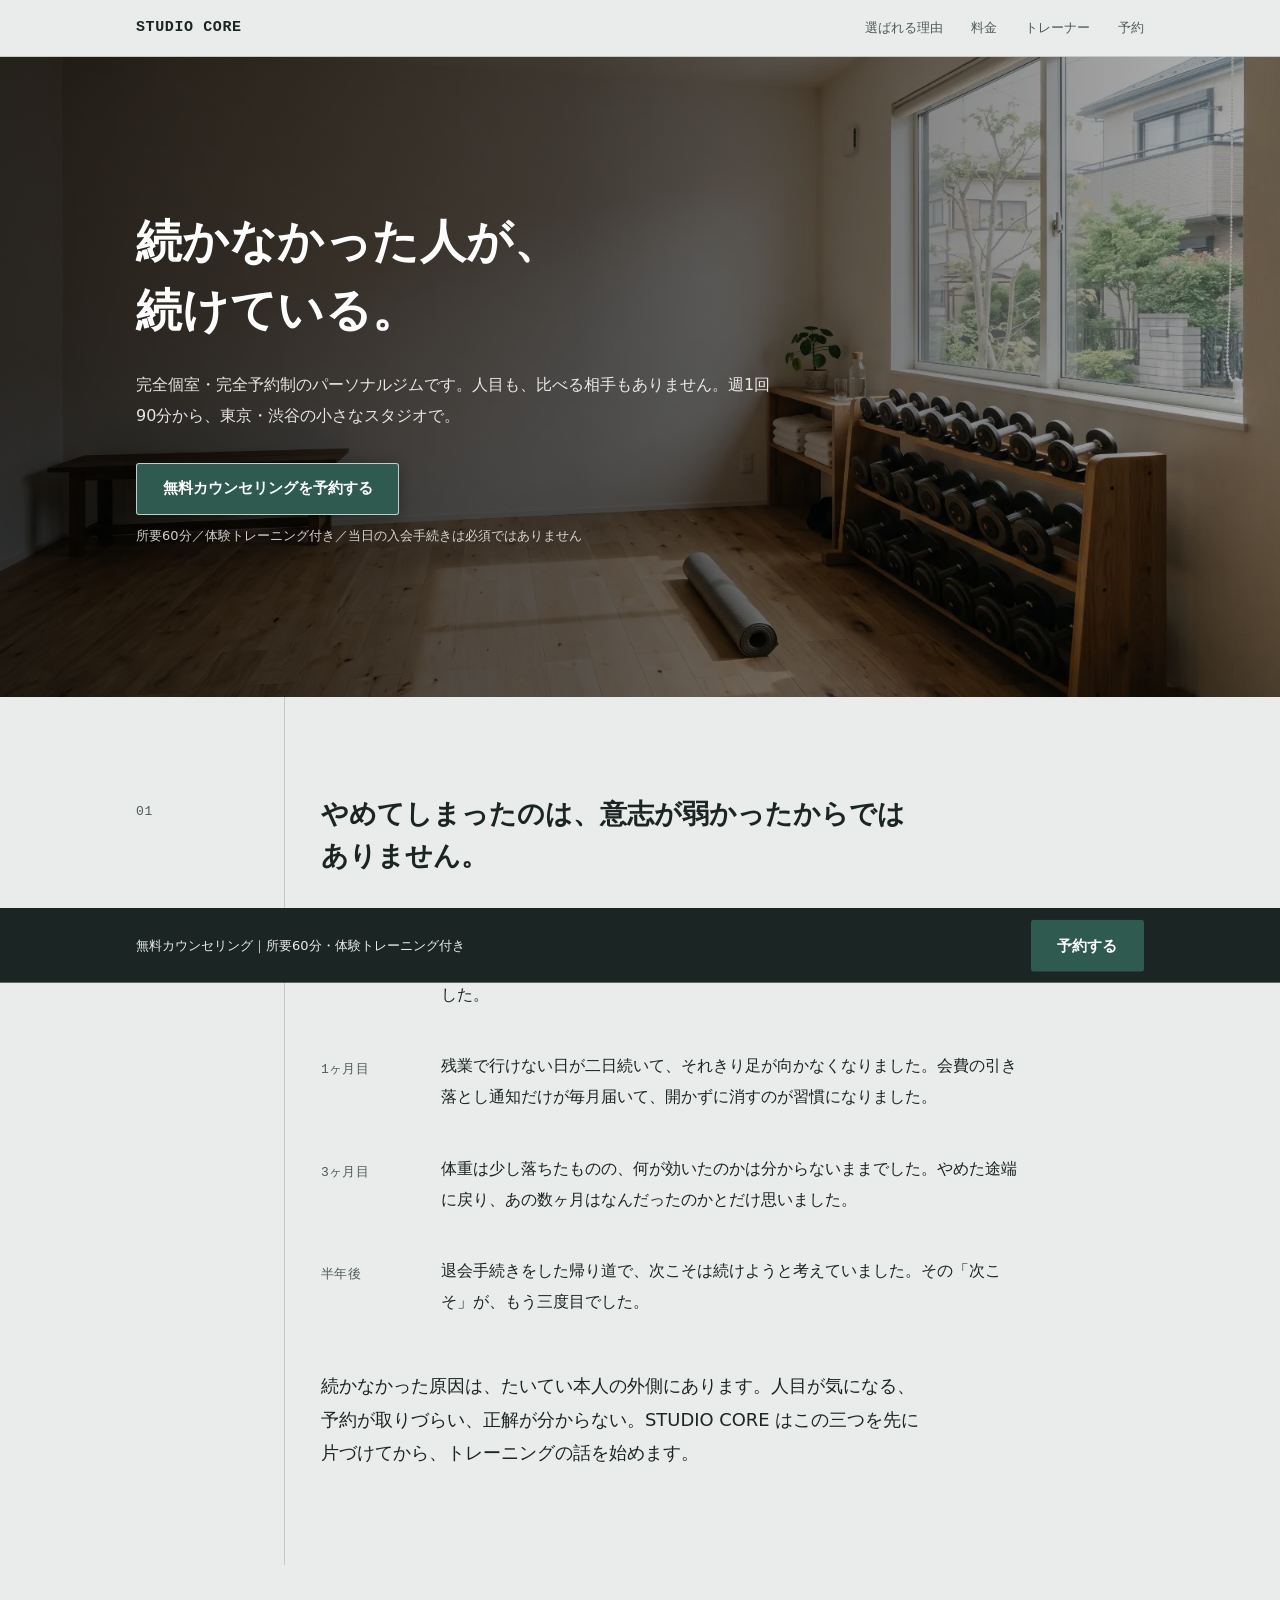
==== commit 5b4e1c70: "予約フォームにスパム対策を実装（Turnstile・ハニーポット・日次上限） GASのdoPostはリクエストヘッダを取得できないため、Origin/Referer検査や IPベースのレート制限は実装" ====
--- a/index.html
+++ b/index.html
@@ -24,6 +24,11 @@
 <link rel="preload" as="image" href="assets/images/hero.webp"
       imagesrcset="assets/images/hero-800.webp 800w, assets/images/hero-1200.webp 1200w, assets/images/hero.webp 1600w"
       imagesizes="100vw" fetchpriority="high">
+
+<!-- Cloudflare Turnstile（予約フォームのスパム対策）。data-sitekey は公開値で、
+     config.js の TURNSTILE_SITE_KEY と同じ値にすること。シークレットキーはここには置かない
+     （GAS側で PropertiesService のスクリプトプロパティから取得する）。 -->
+<script src="https://challenges.cloudflare.com/turnstile/v0/api.js" async defer></script>
 
 <!-- ===========================================================
      Critical CSS（css/critical.css のインライン展開。編集時は両方を更新すること）
@@ -362,7 +367,7 @@
           </figure>
           <div>
             <h3 class="person__name">佐倉 湊<span class="person__role">運動再開・腰まわりのケア</span></h3>
-            <p class="person__word">「三日で終わった」と話す方を8年見てきました。最初の1ヶ月は追い込みません。やめる理由を作らないことが、最初の1ヶ月の仕事だと思っています。</p>
+            <p class="person__word">「三日で終わった」と話す方を8年見てきました。入会してすぐは追い込みません。やめる理由を作らないことが、最初の1ヶ月の仕事だと思っています。</p>
             <p class="person__meta">担当実績 620名／NSCA-CPT</p>
           </div>
         </article>
@@ -433,6 +438,14 @@
         </ol>
 
         <form id="booking-form" novalidate>
+          <!-- ハニーポット：人間には見えない項目。ボットが自動入力すると GAS 側で拒否する。
+               display:none だと「非表示要素は無視する」対策をしているボットがいるため、
+               画面外へ飛ばす方式にしている。tabindex="-1" と aria-hidden="true" で
+               キーボード操作・スクリーンリーダーの経路からも外す。 -->
+          <input type="text" name="company_url" id="booking-company-url"
+                 style="position:absolute;left:-9999px;width:1px;height:1px;overflow:hidden;"
+                 tabindex="-1" autocomplete="off" aria-hidden="true">
+
           <!-- STEP 1 -->
           <div class="step" id="step-1">
             <h3 class="step__title" id="step-1-title" tabindex="-1">ご希望の日付を選ぶ</h3>
@@ -498,8 +511,17 @@
 
             <div class="status" id="submit-status" role="status" aria-live="polite"></div>
 
+            <!-- Cloudflare Turnstile ウィジェット。sitekey は config.js の TURNSTILE_SITE_KEY と同じ値。
+                 各コールバックは js/booking.js が window に定義する（トークン取得/失効/エラーで
+                 送信ボタンの活性状態を切り替える）。 -->
+            <div class="cf-turnstile" id="turnstile-widget"
+                 data-sitekey="0x4AAAAAAExaLk9Ab67Q0ueS"
+                 data-callback="scHandleTurnstileToken"
+                 data-expired-callback="scHandleTurnstileExpired"
+                 data-error-callback="scHandleTurnstileError"></div>
+
             <div class="form-actions">
-              <button type="submit" class="btn" id="booking-submit">この内容で予約する</button>
+              <button type="submit" class="btn" id="booking-submit" disabled>この内容で予約する</button>
               <button type="button" class="btn btn--ghost btn--small" id="back-to-step-2">時間を選び直す</button>
             </div>
           </div>
--- a/css/main.css
+++ b/css/main.css
@@ -661,6 +661,14 @@
   }
 }
 
+/* Cloudflare Turnstile ウィジェット。iframe を内包するため幅は固定で、
+   縮小画面でも崩れないよう max-width で収めている。 */
+.cf-turnstile {
+  margin-top: 1.5rem;
+  max-width: 100%;
+  overflow: hidden;
+}
+
 .form-actions {
   margin-top: 1.75rem;
   display: flex;
--- a/css/main.css
+++ b/css/main.css
@@ -661,6 +661,14 @@
   }
 }
 
+/* Cloudflare Turnstile ウィジェット。iframe を内包するため幅は固定で、
+   縮小画面でも崩れないよう max-width で収めている。 */
+.cf-turnstile {
+  margin-top: 1.5rem;
+  max-width: 100%;
+  overflow: hidden;
+}
+
 .form-actions {
   margin-top: 1.75rem;
   display: flex;
